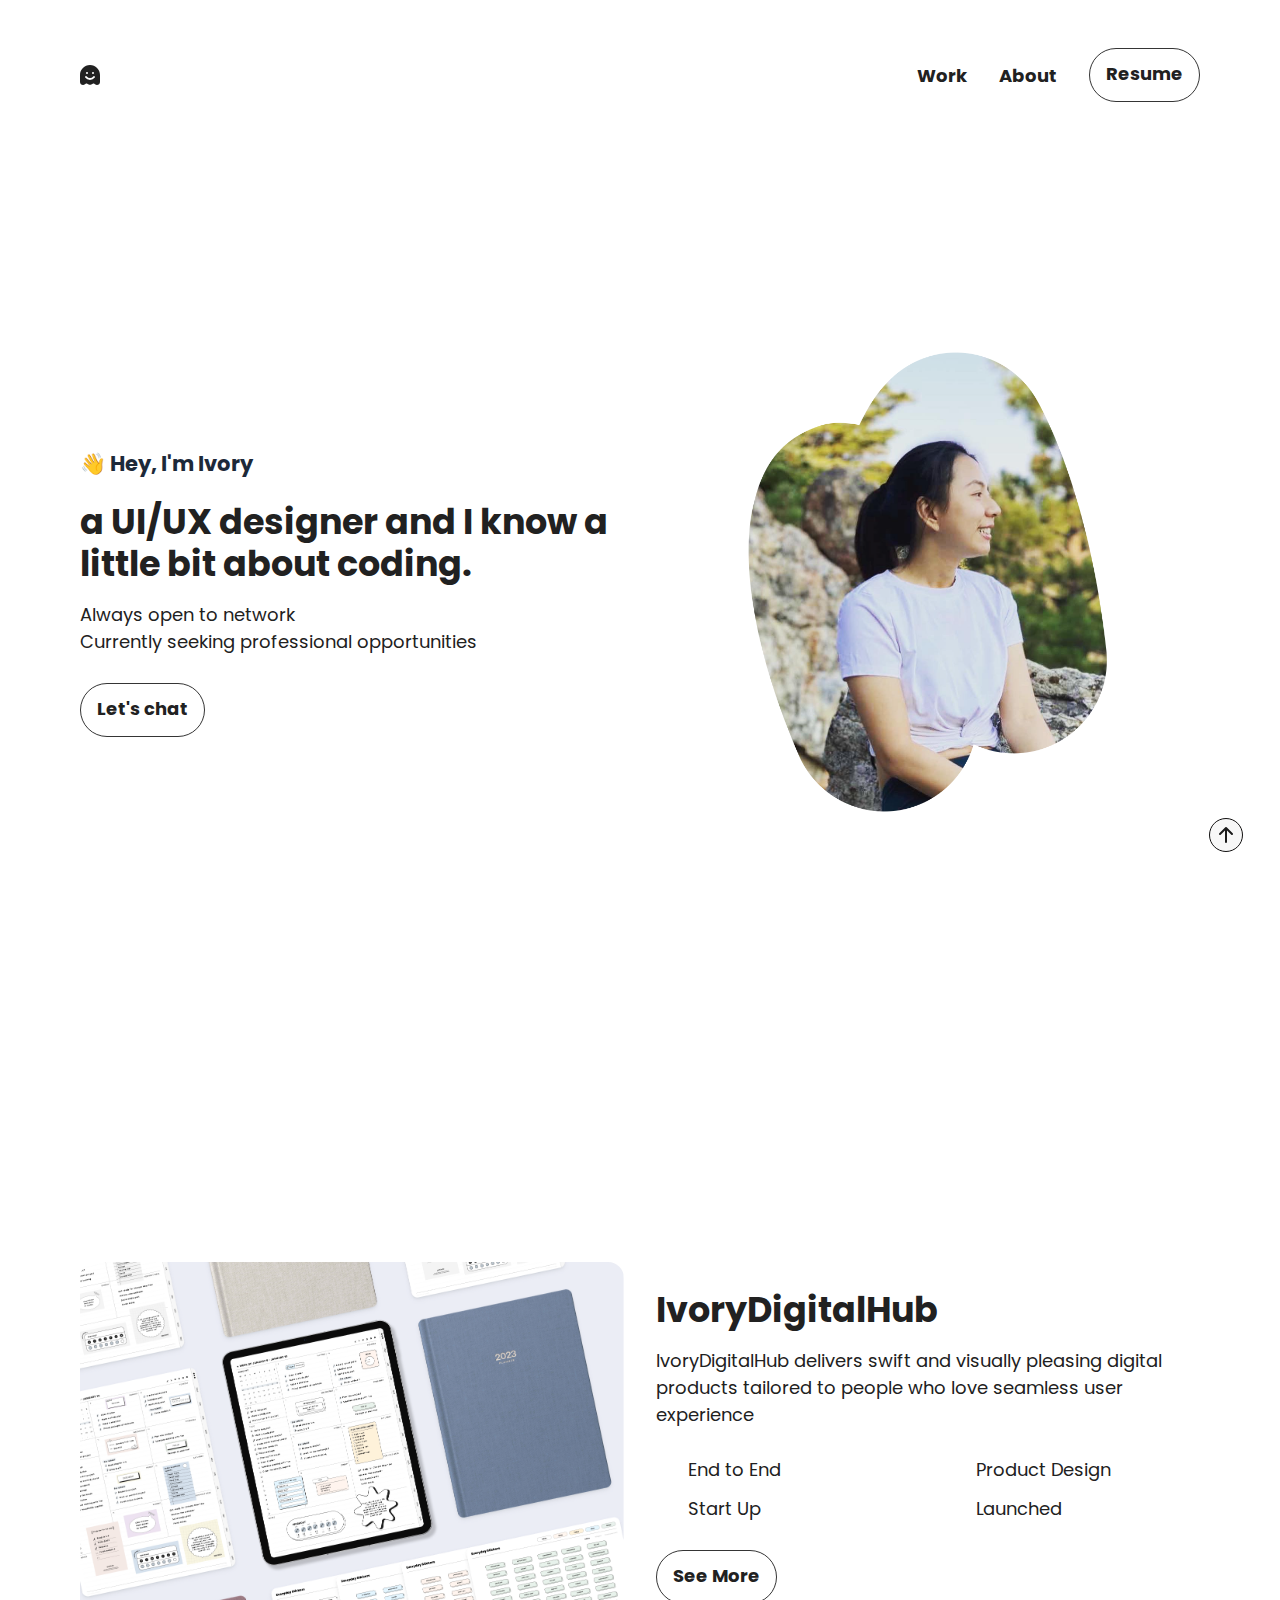
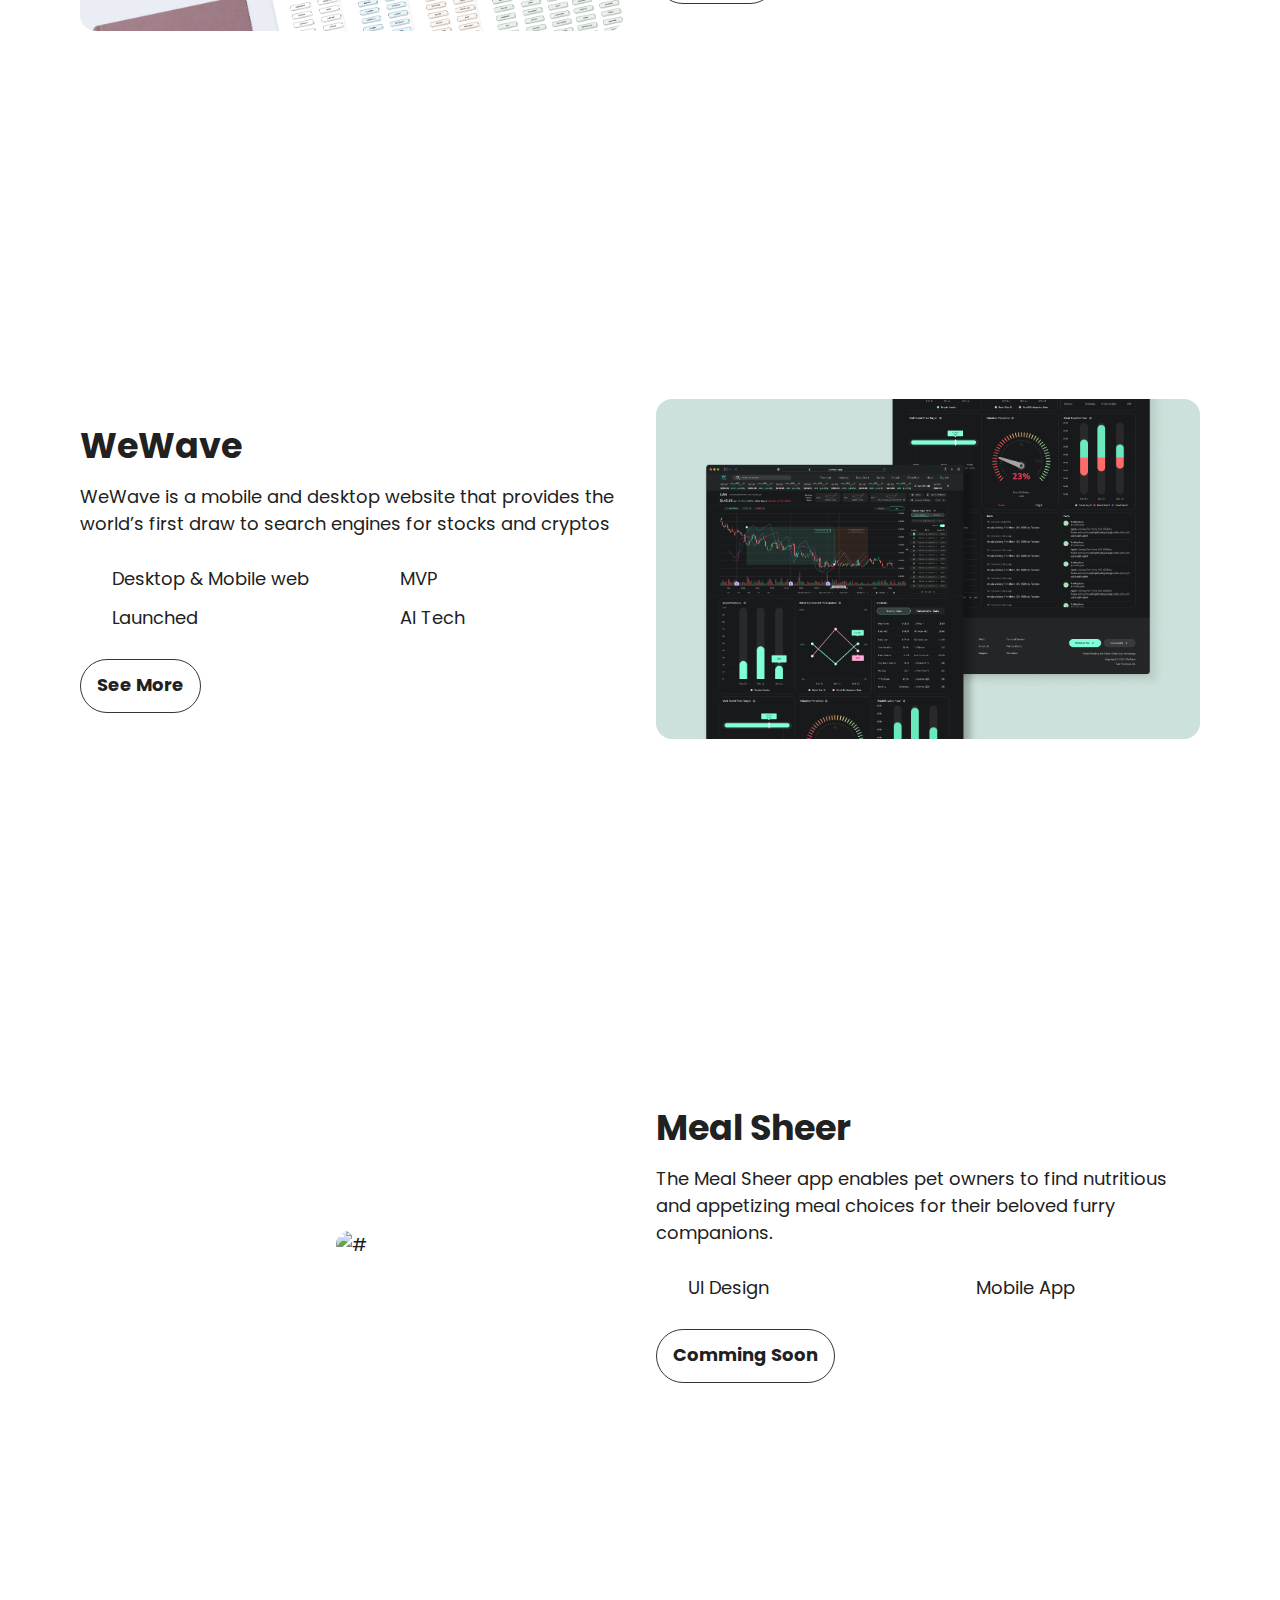
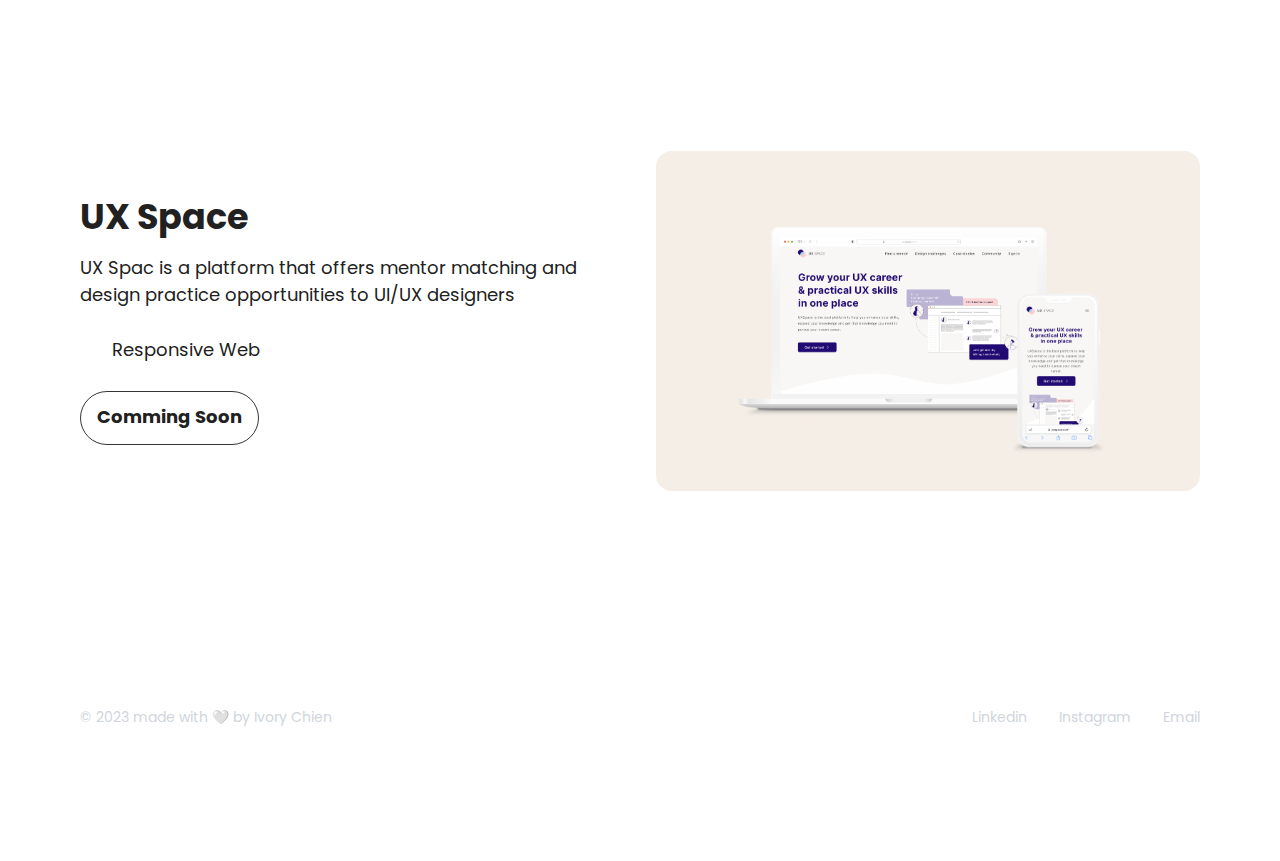
==== index.html @ 55aeaf69 "Initial commit" ====
<!DOCTYPE html>
<html lang="en">
  <head>
    <!-- META -->
    <meta charset="UTF-8">
    <meta name="viewport" content="width=device-width, initial-scale=1">
    <meta name="uisual" content="Made with Uisual (uisual.com)">
    <meta name="author" content="#">
    <meta name="description" content="#">
    <meta name="referrer" content="unsafe-url">
    <meta name="robots" content="index, follow">
    <!-- SPEED -->
    <link rel="preconnect" href="https://res.cloudinary.com">
    <link rel="dns-prefetch" href="https://res.cloudinary.com">
    <link rel="preconnect" href="https://fonts.googleapis.com">
    <link rel="dns-prefetch" href="https://fonts.googleapis.com">
    <link rel="preconnect" href="https://fonts.gstatic.com">
    <link rel="dns-prefetch" href="https://fonts.gstatic.com">
    <!-- LINK -->
    <link rel="me" href="#">
    <link rel="canonical" href="#">
    <link rel="icon" type="image/png" href="#" sizes="48x48">
    <!-- PERFORMANCE -->
    <link rel="preconnect" href="https://fonts.googleapis.com">
<link rel="preconnect" href="https://fonts.gstatic.com" crossorigin>
<link href="https://fonts.googleapis.com/css2?family=Cabin:ital,wght@0,400;0,500;0,600;0,700;1,400;1,500;1,600;1,700&family=Poppins:ital,wght@0,300;0,400;0,500;0,600;0,700;0,900;1,300;1,400;1,500;1,600;1,700&display=swap" rel="stylesheet">
    <link rel="preload" as="style" href="style.css">
    <link rel="stylesheet" href="style.css">
    <!-- TITLE -->
    <title>Ivory Chien - UI/UX designer</title>
    <link rel="icon" href="image/logo.svg">
  </head>
  <body>
    <header role="banner" class="ui-section-header">
      <div class="ui-layout-container">
        <div class="ui-section-header__layout ui-layout-flex">
          <!-- LOGO -->
          <a href="index.html" role="link" aria-label="#" class="ui-section-header--logo">

          <svg width="20" height="21" fill="none" xmlns="http://www.w3.org/2000/svg"><path fill-rule="evenodd" clip-rule="evenodd" d="M10 0C4.477 0 0 4.477 0 10v7.01c0 2.597 3.076 3.967 5.007 2.23l.649-.585a1 1 0 0 1 1.116-.151l1.886.943a3 3 0 0 0 2.684 0l1.886-.943a1 1 0 0 1 1.116.151l.65.584c1.93 1.738 5.006.368 5.006-2.23V10c0-5.523-4.477-10-10-10ZM6.8 11.4a1 1 0 1 0-1.6 1.2A5.992 5.992 0 0 0 10 15a5.992 5.992 0 0 0 4.8-2.4 1 1 0 0 0-1.599-1.2 3.993 3.993 0 0 1-3.2 1.6A3.992 3.992 0 0 1 6.8 11.4ZM7 7a1 1 0 0 1 1 1v.011a1 1 0 1 1-2 0V8a1 1 0 0 1 1-1Zm7 1a1 1 0 1 0-2 0v.011a1 1 0 1 0 2 0V8Z" fill="#212121"/></svg>
          </a>
          <!-- HAMBURGER -->
          <input type="checkbox" id="ui-section-header--menu-id">
          <label for="ui-section-header--menu-id" class="ui-section-header--menu-icon"></label>
          <!-- MENU -->
          <nav role="navigation" class="ui-section-header--nav ui-layout-flex">
            <a href="#work" role="link" aria-label="#" class="ui-section-header--nav-link">Work</a>
            <a href="about.html" role="link" aria-label="#" class="ui-section-header--nav-link">About</a>
            <a href="image/Resume_Ivory.pdf" role="link" aria-label="#" class="ui-component-button ui-component-button-normal ui-component-button-primary">Resume</a>
          </nav>
        </div>
      </div>
    </header>
    <main role="main">
      <section id="hero">
      <section class="ui-section-hero">
        <div class="ui-layout-container">
          <div class="ui-section-hero__layout ui-layout-grid ui-layout-grid-2">
            <!-- COPYWRITING -->
            <div>
              <h3>👋 Hey, I'm Ivory</h3>
              
              <h2>a UI/UX designer and I know a little bit about coding.</h2>
              <p>Always open to network
                <br>Currently seeking professional opportunities</p>
              <!-- CTA -->
              <div class="ui-component-cta ui-layout-flex">
                <a href="mailto:ishengcchien@gmail.com" role="link" aria-label="#" class="ui-component-button ui-component-button-normal ui-component-button-primary">Let's chat</a>
  
              </div>
            </div>
            <!-- IMAGE -->
            <img src="image/home.PNG" loading="lazy" alt="#" class="ui-image-full"-->
          </div>
        </div>
      </section>
    </section>
      <section id="work">
          <section class="ui-section-feature">
        <div class="ui-layout-container">
          <div class="ui-section-feature__layout ui-layout-grid ui-layout-grid-2">
            <!-- IMAGE -->
            <img src="./image/ivorycover.png" alt="#" class="ui-image-full">
            <!-- FEATURE -->
            <div>
              <h2>IvoryDigitalHub</h2>
              <p>IvoryDigitalHub delivers swift and visually pleasing digital products tailored to people who love seamless user experience</p>
              <ul class="ui-component-list ui-component-list-feature ui-layout-grid">
                <li class="ui-component-list--item ui-component-list--item-check">End to End</li>
                <li class="ui-component-list--item ui-component-list--item-check">Product Design</li>
                <li class="ui-component-list--item ui-component-list--item-check">Start Up</li>
                <li class="ui-component-list--item ui-component-list--item-check">Launched</li>
               
              </ul>
              <a href="ivorydigitalhub.html" role="link" aria-label="#" class="ui-component-button ui-component-button-normal ui-component-button-primary">See More</a>
            </div>
          </div>
        
        </div>
      </section>
      <section class="ui-section-feature">
        <div class="ui-layout-container">
        
          <div class="ui-section-feature__layout ui-layout-grid ui-layout-grid-2">
            <!-- FEATURE -->
            <div>
              <h2>WeWave</h2>
              <p>WeWave is a mobile and desktop website that provides the world’s first draw to search engines for stocks and cryptos</p>
              <ul class="ui-component-list ui-component-list-feature ui-layout-grid">
                <li class="ui-component-list--item ui-component-list--item-check">Desktop & Mobile web</li>
                <li class="ui-component-list--item ui-component-list--item-check">MVP</li>
                <li class="ui-component-list--item ui-component-list--item-check">Launched</li>
                <li class="ui-component-list--item ui-component-list--item-check">AI Tech</li>
                
              </ul>
              <a href="wewave.html" role="link" aria-label="#" class="ui-component-button ui-component-button-normal ui-component-button-primary">See More</a>
            </div>
            <!-- IMAGE -->
            <img src="./image/wewavecover.png" alt="#" class="ui-image-full">
          </div>
        </div>
      </section>
      <section class="ui-section-feature">
        <div class="ui-layout-container">
          <div class="ui-section-feature__layout ui-layout-grid ui-layout-grid-2">
            <!-- IMAGE -->
            <img src="./image/mealsheercover.png" alt="#" class="ui-image-full">
            <!-- FEATURE -->
            <div>
              <h2>Meal Sheer</h2>
              <p>The Meal Sheer app enables pet owners to find nutritious and appetizing meal choices for their beloved furry companions.</p>
              <ul class="ui-component-list ui-component-list-feature ui-layout-grid">
                <li class="ui-component-list--item ui-component-list--item-check">UI Design</li>
                <li class="ui-component-list--item ui-component-list--item-check">Mobile App</li>
         
              </ul>
              <a href="#" role="link" aria-label="#" class="ui-component-button ui-component-button-normal ui-component-button-primary">Comming Soon</a>
            </div>
          </div>
        
        </div>
      </section>
      <section class="ui-section-feature">
        <div class="ui-layout-container">
        
          <div class="ui-section-feature__layout ui-layout-grid ui-layout-grid-2">
            <!-- FEATURE -->
            <div>
              <h2>UX Space</h2>
              <p>UX Spac is a platform that offers mentor matching and design practice opportunities to UI/UX designers</p>
              <ul class="ui-component-list ui-component-list-feature ui-layout-grid">
                <li class="ui-component-list--item ui-component-list--item-check">Responsive Web</li>
              
              </ul>
              <a href="#" role="link" aria-label="#" class="ui-component-button ui-component-button-normal ui-component-button-primary">Comming Soon</a>
            </div>
            <!-- IMAGE -->
            <img src="./image/uxspacecover.png" alt="#" class="ui-image-full">
          </div>
        </div>
      </section>
    </section>
    <div class="container-top">
      <a href="#hero" class="top"><svg xmlns="http://www.w3.org/2000/svg" width="34" height="" fill="currentColor" class="bi bi-arrow-up-short" viewBox="0 0 16 16"> <path fill-rule="evenodd" d="M8 12a.5.5 0 0 0 .5-.5V5.707l2.146 2.147a.5.5 0 0 0 .708-.708l-3-3a.5.5 0 0 0-.708 0l-3 3a.5.5 0 1 0 .708.708L7.5 5.707V11.5a.5.5 0 0 0 .5.5z"/> </svg></a>
      
  </div>
    </main>

    
  
    
    <footer role="contentinfo" class="ui-section-footer">
      <div class="ui-layout-container">
        <div class="ui-section-footer__layout ui-layout-flex">
          <!-- COPYRIGHT -->
          <p class="ui-section-footer--copyright ui-text-note"><small>&copy; 2023 made with  🤍  by Ivory Chien</small></p>
          <!-- MENU -->
          <a href="https://www.linkedin.com/in/ivory-chien/" role="link" aria-label="#" class="ui-text-note"><small>Linkedin</small></a>
          <a href="https://www.instagram.com/ivorydigitalhub/" role="link" aria-label="#" class="ui-text-note"><small>Instagram</small></a>
          <a href="mailto:ishengcchien@gmail.com" role="link" aria-label="#" class="ui-text-note"><small>Email</small></a>
        </div>
      
      </div>
    
    </footer>
    <!--custom js link-->
    <script type="text/javascript" src="js/script.js"></script>
  </body>
</html>
---- style.css ----
/*--------------------------------------------------------------
TABLE OF CONTENT
----------------------------------------------------------------
1.0 VARIABLE
|  1.1 COLOR
|  1.2 TYPOGRAPHY
|  1.3 LAYOUT
2.0 FOUNDATION
3.0 TYPOGRAPHY
4.0 IMAGE
5.0 LAYOUT
6.0 COMPONENT
|  6.1 CTA
|  6.2 BUTTON
|  6.3 TOGGLE
|  6.4 CARD
|  6.5 LIST
7.0 SECTION
|  7.1 HEADER
|  7.2 HERO
|  7.3 CUSTOMER
|  7.4 FEATURE
|  7.5 PRICING
|  7.6 TESTIMONIAL
|  7.7 CLOSE
|  7.8 FOOTER
8.0 MEDIA
|  8.1 768PX
|  8.2 1024PX
|  8.3 1200PX
--------------------------------------------------------------*/

/*--------------------------------------------------------------
1.0 VARIABLE
--------------------------------------------------------------*/

:root {


  /*------------------------------------------------------------
  |
  | 1.1 COLOR
  |
  ------------------------------------------------------------*/

  --ui-color-brand: #353535;
   

  /* COLOR PALETTE */

  --ui-color-n-000: #fff;
  --ui-color-n-050: #f5f5f5;
  --ui-color-n-100: #ebebeb;
  --ui-color-n-300: #D0D5DD;
  --ui-color-n-400: #98A2B3;
  --ui-color-n-500: #667085;
  --ui-color-n-600: #475467;
  --ui-color-n-700: #344054;
  --ui-color-n-800: #1D2939;
  --ui-color-n-900: #212121;

  /* BACKGROUND COLOR */
  
  --ui-color-background-primary  : var(--ui-color-n-000);
  --ui-color-background-secondary: var(--ui-color-n-050);
  --ui-color-background-tertiary : var(--ui-color-n-100);

  /* BORDER COLOR */

  --ui-color-border: var(--ui-color-n-100);

  /* TYPOGRAPHY COLOR */

  --ui-color-typography-heading: var(--ui-color-n-900);
  --ui-color-typography-body   : var(--ui-color-n-900);
  --ui-color-typography-note   : var(--ui-color-n-300);
  --ui-color-typography-button : var(--ui-color-n-000);

  /*------------------------------------------------------------
  |
  | 1.2 TYPOGRAPHY
  |
  ------------------------------------------------------------*/

  --ui-typography-typeface: "Poppins", sans-serif;

  /* FONT SIZE */

  --ui-typography-h1: 1.9375rem;
  --ui-typography-h2: 1.5625rem;
  --ui-typography-h3: 1.25rem;
  --ui-typography-p : 1rem;
  --ui-typography-s : .8125rem;

  /* LEADING */

  --ui-typography-h1-leading: 1.2;
  --ui-typography-h2-leading: 1.2;
  --ui-typography-p-leading : 1.5;

  /* MARGIN */

  --ui-typography-margin-heading: .75rem;
  --ui-typography-margin-body   : 1.125rem;

  /*------------------------------------------------------------
  |
  | 1.3 LAYOUT
  |
  ------------------------------------------------------------*/
  
  --ui-layout-container: 1.25rem;
  --ui-layout-container-section: 1.25rem;
  --ui-layout-grid     : 3.625rem;
  --ui-layout-gutter   : 1rem;

  /* GAP */
  
  --ui-gap-header     : 1rem;
  --ui-gap-cta        : .75rem;
  --ui-gap-hero       : 2rem;
  --ui-gap-customer   : 2rem;
  --ui-gap-feature    : 2rem;
  --ui-gap-card       : 1.25rem;
  --ui-gap-pricing    : 2rem;
  --ui-gap-testimonial: 3rem;

  /* BORDER RADIUS */
  
  --ui-radius-avatar: 5rem;
  --ui-radius-button: 5rem;
  --ui-radius-card  : .5rem;

}

/*--------------------------------------------------------------
2.0 FOUNDATION
--------------------------------------------------------------*/

html { box-sizing: border-box; 
  scroll-behavior: smooth;}

*,
*:before,
*:after { box-sizing: inherit; }

body {
  display: grid;
  background-color: var(--ui-color-background-primary);
  color: var(--ui-color-typography-body);
  font-family: var(--ui-typography-typeface);
  font-feature-settings: "liga", "kern";
  font-size: var(--ui-typography-p);
  font-weight: 400;
  line-height: var(--ui-typography-p-leading);
  margin: 0 auto;
  text-rendering: optimizeLegibility;
  -webkit-font-smoothing: antialiased;
}

/*--------------------------------------------------------------
3.0 TYPOGRAPHY
--------------------------------------------------------------*/

a {
  color: var(--ui-color-brand);
  text-decoration-color: var(--ui-color-typography-note);
}

h1,
h2,
p,
ul { margin-top: 0; }

h1,
h2 {
  color: var(--ui-color-typography-heading);
  margin-bottom: var(--ui-typography-margin-heading);
}

h1 {
  font-size: var(--ui-typography-h1);
  line-height: var(--ui-typography-h1-leading);
}

h2 {
  font-size: var(--ui-typography-h2);
  line-height: var(--ui-typography-h2-leading);
  color: var(--ui-color-900);
}

h3{
  color: var(--ui-color-n-800);
}

p,
ul { margin-bottom: var(--ui-typography-margin-body); }

p:last-child,
ul:last-child { margin-bottom: 0; }

ul { padding-left: 0; }

strong { font-weight: 700; }

small { font-size: var(--ui-typography-s); }

.ui-text-note {
  color: var(--ui-color-typography-note);
  line-height: 1;
  text-decoration: none;
}

.ui-text-note:hover{
  color: var(--ui-color-n-900);
  cursor:url("data:image/svg+xml;utf8,<svg xmlns='http://www.w3.org/2000/svg'  width='40' height='48' viewport='0 0 100 100' style='fill:black;font-size:24px;'><text y='50%'>👀</text></svg>") 16 0,auto; /*!emojicursor.app*/
}
/*--------------------------------------------------------------
4.0 IMAGE
--------------------------------------------------------------*/

img,
svg {
  display: block;
  height: auto;
  margin: 0 auto;
  max-width: 100%;
  
}


/*--------------------------------------------------------------
5.0 LAYOUT
--------------------------------------------------------------*/

.ui-layout-container {
  padding-left: var(--ui-layout-container);
  padding-right: var(--ui-layout-container);
  
}

.columns-container{
  padding-bottom: 1.5rem;
}
.ui-layout-container-section{
  padding-left: var(--ui-layout-container);
  padding-right: var(--ui-layout-container);
  padding-bottom: 5rem;
 
}
.ui-layout-flex,
.ui-layout-grid {
  align-items: center;
  justify-content: center;
}

.ui-layout-flex { display: flex; }

.ui-layout-grid { display: grid; }

/*--------------------------------------------------------------
6.0 COMPONENT
--------------------------------------------------------------*/

/*--------------------------------------------------------------
|
| 6.1 CTA
|
--------------------------------------------------------------*/

.ui-component-cta {
  flex-direction: column;
  row-gap: var(--ui-gap-cta);
}

/*--------------------------------------------------------------
|
| 6.2 BUTTON
|
--------------------------------------------------------------*/

.ui-component-button {
  border: .0625rem solid var(--ui-color-brand);
  border-radius: var(--ui-radius-button);
  display: block;
  font-weight: 700;
  line-height: 1;
  text-align: center;
  text-decoration: none;
}
.ui-component-button:hover{
  border-radius: var(--ui-radius-button);
  background-color: #EBEDF5;
  box-shadow: 5px 5px 0px rgba(26, 26, 26, 1);
  cursor:url("data:image/svg+xml;utf8,<svg xmlns='http://www.w3.org/2000/svg'  width='40' height='48' viewport='0 0 100 100' style='fill:black;font-size:24px;'><text y='50%'>👀</text></svg>") 16 0,auto; /*!emojicursor.app*/
}


.ui-component-button-primary {
  background-color: var(--ui-color-n-000);
  color: var(--ui-color-typography-body);
}

.ui-component-button-secondary {
  background-color: var(--ui-color-n-000);
  color: var(--ui-color-brand);
}

.ui-component-button-big,
.ui-component-button-normal { padding: .75rem 1rem .875rem; }

.ui-component-button-big { width: 100%; }

.ui-component-button-normal { width: fit-content; }

/*--------------------------------------------------------------
|
| 6.3 TOGGLE
|
--------------------------------------------------------------*/

input[name="toggle"] { display: none; }

.ui-component-toggle {
  background-color: var(--ui-color-background-tertiary);
  border-radius: var(--ui-radius-button);
  color: var(--ui-color-typography-note);
  font-size: var(--ui-typography-s);
  font-weight: 700;
  line-height: 1;
  margin: var(--ui-gap-pricing) auto .5rem;
  padding: .25rem;
  width: max-content;
}

.ui-component-toggle--label {
  border-radius: var(--ui-radius-button);
  cursor: pointer;
  padding: .5rem .625rem;
}

#ui-component-toggle__monthly:checked ~
div label[for=ui-component-toggle__monthly],
#ui-component-toggle__yearly:checked ~
div label[for=ui-component-toggle__yearly] {
  background-color: var(--ui-color-background-primary);
  color: var(--ui-color-typography-body);
}

/*--------------------------------------------------------------
|
| 6.4 CARD
|
--------------------------------------------------------------*/

.ui-component-card {
  border: .0625rem solid var(--ui-color-border);
  border-radius: var(--ui-radius-card);
  overflow: hidden;
  width: 100%;
}

/*--------------------------------------------------------------
|
| 6.5 LIST
|
--------------------------------------------------------------*/

.ui-component-list {
  grid-template-columns: 1fr;
  row-gap: .75rem;
}

.ui-component-list--item {
  background-position: left center;
  background-repeat: no-repeat;
  background-size: 1.125rem;
  list-style: none;
  padding-left: 1.875rem;
}

.ui-component-list--item-check {
  background-image: url(https://res.cloudinary.com/uisual/image/upload/assets/icons/check.svg);
}

.ui-component-list--item-cross {
  background-image: url(https://res.cloudinary.com/uisual/image/upload/assets/icons/cross.svg);
}

/*--------------------------------------------------------------
7.0 SECTION
--------------------------------------------------------------*/

/*--------------------------------------------------------------
|
| 7.1 HEADER
|
--------------------------------------------------------------*/


.ui-section-header {
  padding-bottom: 1.25rem;
  padding-top: 1.25rem;
}


.ui-section-header__layout { justify-content: space-between; }

/* LOGO */

.ui-section-header--logo { z-index: 1; }

/* HAMBURGER */

#ui-section-header--menu-id { display: none; }

.ui-section-header--menu-icon {
  cursor: pointer;
  display: block;
  height: 1.125rem;
  padding-bottom: .25rem;
  padding-top: .25rem;
  position: relative;
  width: 1.125rem;
  z-index: 1;
}

.ui-section-header--menu-icon::before,
.ui-section-header--menu-icon::after {
  background: var(--ui-color-brand);
  content: "";
  height: .125rem;
  left: 0;
  position: absolute;
  transition: all 250ms cubic-bezier(.785, .135, .15, .86);
  width: 1.125rem;
}

.ui-section-header--menu-icon::before { top: .3125rem; }

.ui-section-header--menu-icon::after { top: .6875rem; }

#ui-section-header--menu-id:checked ~
.ui-section-header--menu-icon::before {
  transform: translateY(3px) rotate(135deg);
}

#ui-section-header--menu-id:checked ~
.ui-section-header--menu-icon::after {
  transform: translateY(-3px) rotate(45deg);
}

/* MENU */

.ui-section-header--nav {
  background-color: var(--ui-color-background-primary);
  box-shadow: 0 .5rem 1rem rgba(0,0,0,.05);
  flex-direction: column;
  gap: var(--ui-gap-header);
  left: 0;
  opacity: 0;
  padding: 7.375rem var(--ui-layout-container) 5rem;
  position: absolute;
  right: 0;
  top: -1rem;
  transition: all 250ms cubic-bezier(.785, .135, .15, .86);
  visibility: hidden;
}

#ui-section-header--menu-id:checked ~
.ui-section-header--nav {
  opacity: 1;
  top: 0;
  visibility: visible;
}

.ui-section-header--nav-link {
  font-size: var(--ui-typography-h3);
  font-weight: 700;
  padding: .5rem;
  text-decoration: none;
  color: var(--ui-color-n-900);
}

.ui-section-header--nav-link:hover{
  
  cursor:url("data:image/svg+xml;utf8,<svg xmlns='http://www.w3.org/2000/svg'  width='40' height='48' viewport='0 0 100 100' style='fill:black;font-size:24px;'><text y='50%'>👀</text></svg>") 16 0,auto; /*!emojicursor.app*/
}

/*--------------------------------------------------------------
|
| 7.2 HERO
|
--------------------------------------------------------------*/

.ui-section-hero {
  padding-bottom: 5rem;
  padding-top: 5rem;
  text-align: center;
}

.ui-section-hero__layout { row-gap: var(--ui-gap-hero); }

/*--------------------------------------------------------------
|
| 7.3 CUSTOMER
|
--------------------------------------------------------------*/

.ui-section-customer__layout {
  flex-direction: column;
  row-gap: var(--ui-gap-customer);
}

.ui-section-customer--logo {
  height: 1.5rem;
  width: auto;
}

.ui-section-customer--logo-str { height: 1.75rem; }
  
.ui-section-customer--logo-bhn { height: 1.375rem; }

/*--------------------------------------------------------------
|
| 7.4 FEATURE
|
--------------------------------------------------------------*/

.ui-section-feature {
  padding-bottom: 3.5rem;
  padding-top: 3.5rem;
}

.ui-section-feature__layout { row-gap: var(--ui-gap-feature); }

.ui-section-feature__layout:first-of-type div {
  grid-row-start: 1;
}

.ui-section-feature__layout:last-of-type { margin-top: 5rem; }

/*--------------------------------------------------------------
|
| 7.5 PRICING
|
--------------------------------------------------------------*/

.ui-section-pricing {
  background-color: var(--ui-color-background-secondary);
  padding-bottom: 5rem;
  padding-top: 5rem;
  text-align: center;
}

.ui-section-pricing__layout {
  justify-content: initial;
  margin-bottom: var(--ui-gap-pricing);
  margin-top: var(--ui-gap-pricing);
  row-gap: var(--ui-gap-card);
}

/* CARD */

.ui-component-card--pricing {
  background-color: var(--ui-color-background-primary);
  padding: 1.5rem 1.5rem 1.75rem;
  text-align: left;
}

.ui-component-card--pricing-price {
  line-height: 1;
  margin-bottom: 1.25rem;
  margin-top: 1.25rem;
}

.ui-component-card--pricing-amount {
  font-size: var(--ui-typography-h1);
  font-weight: 700;
}

/* AMOUNT */

.ui-component-card--pricing-amount-1::before { content: "$5"; }

#ui-component-toggle__yearly:checked ~ div
.ui-component-card--pricing-amount-1::before { content: "$3"; }

.ui-component-card--pricing-amount-2::before { content: "$15"; }

#ui-component-toggle__yearly:checked ~ div
.ui-component-card--pricing-amount-2::before { content: "$13"; }

.ui-component-card--pricing-amount-3::before { content: "$25"; }

#ui-component-toggle__yearly:checked ~ div
.ui-component-card--pricing-amount-3::before { content: "$23"; }

/* LIST */

.ui-component-list--pricing {
  margin-bottom: 1.5rem;
  margin-top: 1.25rem;
}

/*--------------------------------------------------------------
|
| 7.6 TESTIMONIAL
|
--------------------------------------------------------------*/

.ui-section-testimonial {
  padding-bottom: 5rem;
  padding-top: 5rem;
  text-align: center;
}

.ui-section-testimonial__layout {
  row-gap: var(--ui-gap-testimonial);
}

.ui-section-testimonial--avatar {
  border-radius: var(--ui-radius-avatar);
  height: 5rem;
  width: 5rem;
}

.ui-section-testimonial--quote {
  margin-bottom: 1rem;
  margin-top: 1rem;
}

.ui-section-testimonial--author { line-height: 1.25; }

/*--------------------------------------------------------------
|
| 7.7 CLOSE
|
--------------------------------------------------------------*/

.ui-section-close {
  background-color: var(--ui-color-background-secondary);
  padding-bottom: 5rem;
  padding-top: 5rem;
  text-align: center;
}

/*--------------------------------------------------------------
|
| 7.8 FOOTER
|
--------------------------------------------------------------*/

.ui-section-footer {
  padding-bottom: 1.25rem;
  padding-top: 1.25rem;
}

.ui-section-footer__layout {
  column-gap: var(--ui-layout-gutter);
}

.ui-section-footer--copyright {
  margin-bottom: 0;
  margin-right: auto;
}

/*--------------------------------------------------------------
8.0 MEDIA
--------------------------------------------------------------*/

/*--------------------------------------------------------------
|
| 8.1 768PX
|
--------------------------------------------------------------*/

@media screen and (min-width: 48rem) {
  
  /*------------------------------------------------------------
  VARIABLE
  ------------------------------------------------------------*/
  .fourcolumn{
    float:left;
    width: 25%;
    
  }
    /* Stops the float property from affecting content after the columns */
    .fourcolumns:after {
      content: "";
      display: table;
      clear: both;
      
    }

  :root {

    

    /*----------------------------------------------------------
    |
    | TYPOGRAPHY
    |
    ----------------------------------------------------------*/

    /* FONT SIZE */

    --ui-typography-h1: 2.1875rem;
    --ui-typography-h2: 1.75rem;
    --ui-typography-p : 1.125rem;
    --ui-typography-s : .875rem;

    /* MARGIN */

    --ui-typography-margin-body: 1.25rem;

    /*----------------------------------------------------------
    |
    | LAYOUT
    |
    ----------------------------------------------------------*/

    --ui-layout-container: 4.25rem;
    --ui-layout-container-section:4.25rem;
    --ui-layout-gutter   : 1.5rem;

    /* GAP */

    --ui-gap-header: 1.5rem;
    --ui-gap-card  : 1.5rem;

  }

  /*------------------------------------------------------------
  IMAGE
  ------------------------------------------------------------*/


  .ui-image-full{
    border-radius: 16px;
  }
  .ui-image-half-left {
    border-radius: 16px;
    padding-right: var(--ui-layout-gutter);
  
  }

  .ui-image-half-right {
    border-radius: 16px;
    padding-left: var(--ui-layout-gutter);
  }

  /*------------------------------------------------------------
  LAYOUT
  ------------------------------------------------------------*/

  .ui-layout-container, .ui-layout-container-section,
  .ui-layout-column-center {
    margin-left: auto;
    margin-right: auto;
    padding-bottom: 5.5rem;
  }

  .ui-layout-grid-2,
  .ui-layout-grid-3 {
    column-gap: var(--ui-layout-gutter);
    grid-template-columns: repeat(2, 1fr);
    justify-items: center;
  }

  .ui-layout-grid-3 div:nth-of-type(3) {
    left: calc(50% + (var(--ui-layout-gutter) / 2));
    position: relative;
  }

  .ui-layout-column-4 {
    width: calc((var(--ui-layout-grid) * 4) +
           (var(--ui-layout-gutter) * 3));
  }

  /*------------------------------------------------------------
  COMPONENT
  ------------------------------------------------------------*/

  /*------------------------------------------------------------
  |
  | LIST
  |
  ------------------------------------------------------------*/

  .ui-component-list--item {
    background-size: 1.25rem;
    padding-left: 2rem;
  }

  /*------------------------------------------------------------
  SECTION
  ------------------------------------------------------------*/

  /*------------------------------------------------------------
  |
  | HEADER
  |
  ------------------------------------------------------------*/

  .ui-section-header {
    padding-bottom: 0;
    padding-top: 2rem;
  }

  /* ICON */

  .ui-section-header--menu-icon { display: none; }

  /* NAV */

  .ui-section-header--nav {
    background-color: transparent;
    box-shadow: none;
    flex-direction: row;
    opacity: 1;
    padding: 0;
    position: static;
    visibility: visible;
  }
  
  .ui-section-header--nav-link {
    font-size: var(--ui-typography-p);
    padding: 0;
  }

  /*------------------------------------------------------------
  |
  | HERO
  |
  ------------------------------------------------------------*/

  .ui-section-hero { text-align: left; }

  .ui-section-hero .ui-component-cta { align-items: start; }

  /*------------------------------------------------------------
  |
  | CUSTOMER
  |
  ------------------------------------------------------------*/

  .ui-section-customer__layout {
    column-gap: var(--ui-gap-customer);
    flex-direction: row;
  }
  
  .ui-section-customer--logo {
    margin-left: 0;
    margin-right: 0;
  }

  /*------------------------------------------------------------
  |
  | FEATURE
  |
  ------------------------------------------------------------*/

  .ui-section-feature__layout:first-of-type div {
    grid-row-start: initial;
  }

  /*------------------------------------------------------------
  |
  | PRICING
  |
  ------------------------------------------------------------*/

  .ui-component-card--pricing { padding: 2rem 2rem 2.25rem; }

  /*------------------------------------------------------------
  |
  | FOOTER
  |
  ------------------------------------------------------------*/

  .ui-section-footer {
    padding-bottom: 2rem;
    padding-top: 2rem;
  }
  
}

/*--------------------------------------------------------------
|
| 8.2 1024PX
|
--------------------------------------------------------------*/

@media screen and (min-width: 64rem) {

  /*------------------------------------------------------------
  VARIABLE
  ------------------------------------------------------------*/

  :root {

    /*----------------------------------------------------------
    |
    | LAYOUT
    |
    ----------------------------------------------------------*/

    --ui-layout-container: 0;
  
  }

  /*------------------------------------------------------------
  LAYOUT
  ------------------------------------------------------------*/
  
  .ui-layout-container { width: 60rem; }

  .ui-layout-container-section { width: 60rem; } 

  .ui-layout-grid-3 { grid-template-columns: repeat(3, 1fr); }

  .ui-layout-grid-3 div:nth-of-type(3) { position: static; }

  /*------------------------------------------------------------
  SECTION
  ------------------------------------------------------------*/

  /*------------------------------------------------------------
  |
  | HERO
  |
  ------------------------------------------------------------*/

  .ui-section-hero .ui-component-cta {
    align-items: center;
    column-gap: var(--ui-gap-cta);
    flex-direction: row;
    justify-content: start;
  }

}

/*--------------------------------------------------------------
|
| 8.3 1200PX
|
--------------------------------------------------------------*/

@media screen and (min-width: 75rem) {

  /*------------------------------------------------------------
  VARIABLE
  ------------------------------------------------------------*/

  :root {

    /*----------------------------------------------------------
    |
    | TYPOGRAPHY
    |
    ----------------------------------------------------------*/

    /* FONT SIZE */

    --ui-typography-h1: 2.75rem;
    --ui-typography-h2: 2.1875rem;
    --ui-typography-h4: 1.4375rem;

    /* MARGIN */

    --ui-typography-margin-heading: 1rem;
    --ui-typography-margin-body   : 1.75rem;

    /*----------------------------------------------------------
    |
    | LAYOUT
    |
    ----------------------------------------------------------*/

    --ui-layout-grid  : 4rem;
    --ui-layout-gutter: 2rem;

    /* GAP */

    --ui-gap-header  : 2rem;
    --ui-gap-customer: 4rem;
    --ui-gap-card    : 2rem;
    --ui-gap-pricing : 3rem;
    
  }

  /*------------------------------------------------------------
  TYPOGRAPHY
  ------------------------------------------------------------*/

  .ui-text-intro { font-size: var(--ui-typography-h4); }

  /*------------------------------------------------------------
  LAYOUT
  ------------------------------------------------------------*/
  
  .ui-layout-container { width: 70rem; }
  .ui-layout-container-section { width: 70rem; }

  /*------------------------------------------------------------
  COMPONENT
  ------------------------------------------------------------*/

  /*------------------------------------------------------------
  |
  | BUTTON
  |
  ------------------------------------------------------------*/

  .ui-component-button-big,
  .ui-component-button-normal {
    padding-bottom: 1.125rem;
    padding-top: 1rem;
  }

  /*------------------------------------------------------------
  SECTION
  ------------------------------------------------------------*/

  /*------------------------------------------------------------
  |
  | HEADER
  |
  ------------------------------------------------------------*/

  .ui-section-header { padding-top: 3rem; }

  /*------------------------------------------------------------
  |
  | HERO
  |
  ------------------------------------------------------------*/

  .ui-section-hero {
    padding-bottom: 7.5rem;
    padding-top: 7.5rem;
  }

  /*------------------------------------------------------------
  |
  | CUSTOMER
  |
  ------------------------------------------------------------*/

  .ui-section-customer--logo { height: 2rem; }
  
  .ui-section-customer--logo-str { height: 2.25rem; }
  
  .ui-section-customer--logo-bhn { height: 1.75rem; }

  /*------------------------------------------------------------
  |
  | FEATURE
  |
  ------------------------------------------------------------*/

  .ui-section-feature {
    padding-bottom: 5rem;
    padding-top: 5rem;
  }

  .ui-section-feature__layout:last-of-type {
    margin-top: 7.5rem;
  }

  /* LIST */

  .ui-component-list-feature {
    column-gap: var(--ui-layout-gutter);
    grid-template-columns: repeat(2, 1fr);
  }

  /*------------------------------------------------------------
  |
  | PRICING
  |
  ------------------------------------------------------------*/

  .ui-section-pricing {
    padding-bottom: 7.5rem;
    padding-top: 7.5rem;
  }

  .ui-component-card--pricing { padding: 3rem; }

  /*------------------------------------------------------------
  |
  | TESTIMONIAL
  |
  ------------------------------------------------------------*/

  .ui-section-testimonial {
    padding-bottom: 7.5rem;
    padding-top: 7.5rem;
  }

  /*------------------------------------------------------------
  |
  | CLOSE
  |
  ------------------------------------------------------------*/

  .ui-section-close {
    padding-bottom: 7.5rem;
    padding-top: 7.5rem;
  }
  
  /*------------------------------------------------------------
  |
  | FOOTER
  |
  ------------------------------------------------------------*/

  .ui-section-footer {
    padding-bottom: 3rem;
    padding-top: 3rem;
  }

 
 
.container-top {
  position: fixed;
  bottom: 3rem;
  right: 1.5rem;
  width: 60px;
  
    
}

  .top svg{
   
    border-radius: 25px;
    background-color: rgba(245, 245, 245, 0.8);
    color:rgba(26, 26, 26, 1);
    border: 1px solid rgb(18, 17, 17);
    
    
  
  }
  .top svg:hover{
    color:rgb(18, 17, 17);
    background-color: rgba(235, 237, 245, 0.8);
    box-shadow: 5px 5px rgba(18, 17, 17, 1);
    cursor:url("data:image/svg+xml;utf8,<svg xmlns='http://www.w3.org/2000/svg'  width='40' height='48' viewport='0 0 100 100' style='fill:black;font-size:24px;'><text y='50%'>👀</text></svg>") 16 0,auto; /*!emojicursor.app*/
  
  
  }
  #sidebar {
    width: 25%;
    height: 25vh;
    min-height: 200px;
    overflow: auto;
    position: fixed;
    left: 3rem;
    top: 15%;
    flex-direction: column;
    
  }

  #sidebar a{
    text-decoration: none;
    padding: 2px;
    font-weight: 700;
    color:rgb(18, 17, 17);
    
  }


  #sidebar a:hover{
    color:rgb(18, 17, 17);
    background-color: rgba(235, 237, 245, 0.8);
    border-radius: 16px;
    cursor:url("data:image/svg+xml;utf8,<svg xmlns='http://www.w3.org/2000/svg'  width='40' height='48' viewport='0 0 100 100' style='fill:black;font-size:24px;'><text y='50%'>👀</text></svg>") 16 0,auto; /*!emojicursor.app*/
  
  }


.waviy {
  position: relative;
}
.waviy span {
  position: relative;
  display: inline-block;
  font-size: 40px;
  color: var(--ui-color-n-300);
  text-transform: uppercase;
  animation: flip 2s infinite;
  animation-delay: calc(.2s * var(--i))
}
@keyframes flip {
  0%,80% {
    transform: rotateY(360deg) 
  }
}
.quote{

margin-top: 100px;
text-align: center;
}

.quote p{
  padding: 10px;
  font-size: 25px;
}



.button-right{
  float: right;
}

a{
  text-decoration: none;
}
a:hover {
  background-color: #EBEDF5;
  border-radius: 16px;
  cursor:url("data:image/svg+xml;utf8,<svg xmlns='http://www.w3.org/2000/svg'  width='40' height='48' viewport='0 0 100 100' style='fill:black;font-size:24px;'><text y='50%'>👀</text></svg>") 16 0,auto; /*!emojicursor.app*/
}

article {
  max-width: 100%;
  margin: 1em auto;
  overflow: hidden;
  position: relative;
  min-height: 4em;
}

.example-right {
  white-space: nowrap;
  position: absolute;
  top:2em;
  opacity: .4;
  text-transform: uppercase;
}

.example-right {
  -webkit-animation: urmove 8s linear infinite; /* Safari 4.0 - 8.0 */
  white-space: nowrap;
  animation: urmove 8s linear infinite alternate;
}

/* Safari 4.0 - 8.0 */
@-webkit-keyframes urmove {
  from {
    right: 0;
  }
  to {
    right: -140px;
  }
}

@keyframes urmove {
  from {
    right: 0;
  }
  to {
    right: -140px;
  }
}


@keyframes early 
{ from { opacity:1; } to { opacity:0; } }

.early {
    animation:fadeIn ease-in 1; /* call our keyframe named fadeIn, use animation ease-in and repeat it only 1 time */

    animation-fill-mode:forwards;  /* this makes sure that after animation is done we remain at the last keyframe value (opacity: 1)*/

    animation-duration:1s;
    animation-delay: 1.5s
}

/* -------- =Structure -------*/
.fourcolumn {
  float: left;
  width: 25%;
  margin-top: 1.5rem;
}
/* Stops the float property from affecting content after the columns */
.fourcolumns:after {
  content: "";
  display: table;
  clear: both;
}

.twocolumn{
  float: left;
  width: 50%;
  margin-top: 1.5rem;
  padding-left: var(--ui-layout-container);
  padding-right: var(--ui-layout-container);
}

.twocolumns:after {
  content: "";
  display: table;
  clear: both;
}



}
---- style.css ----
/*--------------------------------------------------------------
TABLE OF CONTENT
----------------------------------------------------------------
1.0 VARIABLE
|  1.1 COLOR
|  1.2 TYPOGRAPHY
|  1.3 LAYOUT
2.0 FOUNDATION
3.0 TYPOGRAPHY
4.0 IMAGE
5.0 LAYOUT
6.0 COMPONENT
|  6.1 CTA
|  6.2 BUTTON
|  6.3 TOGGLE
|  6.4 CARD
|  6.5 LIST
7.0 SECTION
|  7.1 HEADER
|  7.2 HERO
|  7.3 CUSTOMER
|  7.4 FEATURE
|  7.5 PRICING
|  7.6 TESTIMONIAL
|  7.7 CLOSE
|  7.8 FOOTER
8.0 MEDIA
|  8.1 768PX
|  8.2 1024PX
|  8.3 1200PX
--------------------------------------------------------------*/

/*--------------------------------------------------------------
1.0 VARIABLE
--------------------------------------------------------------*/

:root {


  /*------------------------------------------------------------
  |
  | 1.1 COLOR
  |
  ------------------------------------------------------------*/

  --ui-color-brand: #353535;
   

  /* COLOR PALETTE */

  --ui-color-n-000: #fff;
  --ui-color-n-050: #f5f5f5;
  --ui-color-n-100: #ebebeb;
  --ui-color-n-300: #D0D5DD;
  --ui-color-n-400: #98A2B3;
  --ui-color-n-500: #667085;
  --ui-color-n-600: #475467;
  --ui-color-n-700: #344054;
  --ui-color-n-800: #1D2939;
  --ui-color-n-900: #212121;

  /* BACKGROUND COLOR */
  
  --ui-color-background-primary  : var(--ui-color-n-000);
  --ui-color-background-secondary: var(--ui-color-n-050);
  --ui-color-background-tertiary : var(--ui-color-n-100);

  /* BORDER COLOR */

  --ui-color-border: var(--ui-color-n-100);

  /* TYPOGRAPHY COLOR */

  --ui-color-typography-heading: var(--ui-color-n-900);
  --ui-color-typography-body   : var(--ui-color-n-900);
  --ui-color-typography-note   : var(--ui-color-n-300);
  --ui-color-typography-button : var(--ui-color-n-000);

  /*------------------------------------------------------------
  |
  | 1.2 TYPOGRAPHY
  |
  ------------------------------------------------------------*/

  --ui-typography-typeface: "Poppins", sans-serif;

  /* FONT SIZE */

  --ui-typography-h1: 1.9375rem;
  --ui-typography-h2: 1.5625rem;
  --ui-typography-h3: 1.25rem;
  --ui-typography-p : 1rem;
  --ui-typography-s : .8125rem;

  /* LEADING */

  --ui-typography-h1-leading: 1.2;
  --ui-typography-h2-leading: 1.2;
  --ui-typography-p-leading : 1.5;

  /* MARGIN */

  --ui-typography-margin-heading: .75rem;
  --ui-typography-margin-body   : 1.125rem;

  /*------------------------------------------------------------
  |
  | 1.3 LAYOUT
  |
  ------------------------------------------------------------*/
  
  --ui-layout-container: 1.25rem;
  --ui-layout-container-section: 1.25rem;
  --ui-layout-grid     : 3.625rem;
  --ui-layout-gutter   : 1rem;

  /* GAP */
  
  --ui-gap-header     : 1rem;
  --ui-gap-cta        : .75rem;
  --ui-gap-hero       : 2rem;
  --ui-gap-customer   : 2rem;
  --ui-gap-feature    : 2rem;
  --ui-gap-card       : 1.25rem;
  --ui-gap-pricing    : 2rem;
  --ui-gap-testimonial: 3rem;

  /* BORDER RADIUS */
  
  --ui-radius-avatar: 5rem;
  --ui-radius-button: 5rem;
  --ui-radius-card  : .5rem;

}

/*--------------------------------------------------------------
2.0 FOUNDATION
--------------------------------------------------------------*/

html { box-sizing: border-box; 
  scroll-behavior: smooth;}

*,
*:before,
*:after { box-sizing: inherit; }

body {
  display: grid;
  background-color: var(--ui-color-background-primary);
  color: var(--ui-color-typography-body);
  font-family: var(--ui-typography-typeface);
  font-feature-settings: "liga", "kern";
  font-size: var(--ui-typography-p);
  font-weight: 400;
  line-height: var(--ui-typography-p-leading);
  margin: 0 auto;
  text-rendering: optimizeLegibility;
  -webkit-font-smoothing: antialiased;
}

/*--------------------------------------------------------------
3.0 TYPOGRAPHY
--------------------------------------------------------------*/

a {
  color: var(--ui-color-brand);
  text-decoration-color: var(--ui-color-typography-note);
}

h1,
h2,
p,
ul { margin-top: 0; }

h1,
h2 {
  color: var(--ui-color-typography-heading);
  margin-bottom: var(--ui-typography-margin-heading);
}

h1 {
  font-size: var(--ui-typography-h1);
  line-height: var(--ui-typography-h1-leading);
}

h2 {
  font-size: var(--ui-typography-h2);
  line-height: var(--ui-typography-h2-leading);
  color: var(--ui-color-900);
}

h3{
  color: var(--ui-color-n-800);
}

p,
ul { margin-bottom: var(--ui-typography-margin-body); }

p:last-child,
ul:last-child { margin-bottom: 0; }

ul { padding-left: 0; }

strong { font-weight: 700; }

small { font-size: var(--ui-typography-s); }

.ui-text-note {
  color: var(--ui-color-typography-note);
  line-height: 1;
  text-decoration: none;
}

.ui-text-note:hover{
  color: var(--ui-color-n-900);
  cursor:url("data:image/svg+xml;utf8,<svg xmlns='http://www.w3.org/2000/svg'  width='40' height='48' viewport='0 0 100 100' style='fill:black;font-size:24px;'><text y='50%'>👀</text></svg>") 16 0,auto; /*!emojicursor.app*/
}
/*--------------------------------------------------------------
4.0 IMAGE
--------------------------------------------------------------*/

img,
svg {
  display: block;
  height: auto;
  margin: 0 auto;
  max-width: 100%;
  
}


/*--------------------------------------------------------------
5.0 LAYOUT
--------------------------------------------------------------*/

.ui-layout-container {
  padding-left: var(--ui-layout-container);
  padding-right: var(--ui-layout-container);
  
}

.columns-container{
  padding-bottom: 1.5rem;
}
.ui-layout-container-section{
  padding-left: var(--ui-layout-container);
  padding-right: var(--ui-layout-container);
  padding-bottom: 5rem;
 
}
.ui-layout-flex,
.ui-layout-grid {
  align-items: center;
  justify-content: center;
}

.ui-layout-flex { display: flex; }

.ui-layout-grid { display: grid; }

/*--------------------------------------------------------------
6.0 COMPONENT
--------------------------------------------------------------*/

/*--------------------------------------------------------------
|
| 6.1 CTA
|
--------------------------------------------------------------*/

.ui-component-cta {
  flex-direction: column;
  row-gap: var(--ui-gap-cta);
}

/*--------------------------------------------------------------
|
| 6.2 BUTTON
|
--------------------------------------------------------------*/

.ui-component-button {
  border: .0625rem solid var(--ui-color-brand);
  border-radius: var(--ui-radius-button);
  display: block;
  font-weight: 700;
  line-height: 1;
  text-align: center;
  text-decoration: none;
}
.ui-component-button:hover{
  border-radius: var(--ui-radius-button);
  background-color: #EBEDF5;
  box-shadow: 5px 5px 0px rgba(26, 26, 26, 1);
  cursor:url("data:image/svg+xml;utf8,<svg xmlns='http://www.w3.org/2000/svg'  width='40' height='48' viewport='0 0 100 100' style='fill:black;font-size:24px;'><text y='50%'>👀</text></svg>") 16 0,auto; /*!emojicursor.app*/
}


.ui-component-button-primary {
  background-color: var(--ui-color-n-000);
  color: var(--ui-color-typography-body);
}

.ui-component-button-secondary {
  background-color: var(--ui-color-n-000);
  color: var(--ui-color-brand);
}

.ui-component-button-big,
.ui-component-button-normal { padding: .75rem 1rem .875rem; }

.ui-component-button-big { width: 100%; }

.ui-component-button-normal { width: fit-content; }

/*--------------------------------------------------------------
|
| 6.3 TOGGLE
|
--------------------------------------------------------------*/

input[name="toggle"] { display: none; }

.ui-component-toggle {
  background-color: var(--ui-color-background-tertiary);
  border-radius: var(--ui-radius-button);
  color: var(--ui-color-typography-note);
  font-size: var(--ui-typography-s);
  font-weight: 700;
  line-height: 1;
  margin: var(--ui-gap-pricing) auto .5rem;
  padding: .25rem;
  width: max-content;
}

.ui-component-toggle--label {
  border-radius: var(--ui-radius-button);
  cursor: pointer;
  padding: .5rem .625rem;
}

#ui-component-toggle__monthly:checked ~
div label[for=ui-component-toggle__monthly],
#ui-component-toggle__yearly:checked ~
div label[for=ui-component-toggle__yearly] {
  background-color: var(--ui-color-background-primary);
  color: var(--ui-color-typography-body);
}

/*--------------------------------------------------------------
|
| 6.4 CARD
|
--------------------------------------------------------------*/

.ui-component-card {
  border: .0625rem solid var(--ui-color-border);
  border-radius: var(--ui-radius-card);
  overflow: hidden;
  width: 100%;
}

/*--------------------------------------------------------------
|
| 6.5 LIST
|
--------------------------------------------------------------*/

.ui-component-list {
  grid-template-columns: 1fr;
  row-gap: .75rem;
}

.ui-component-list--item {
  background-position: left center;
  background-repeat: no-repeat;
  background-size: 1.125rem;
  list-style: none;
  padding-left: 1.875rem;
}

.ui-component-list--item-check {
  background-image: url(https://res.cloudinary.com/uisual/image/upload/assets/icons/check.svg);
}

.ui-component-list--item-cross {
  background-image: url(https://res.cloudinary.com/uisual/image/upload/assets/icons/cross.svg);
}

/*--------------------------------------------------------------
7.0 SECTION
--------------------------------------------------------------*/

/*--------------------------------------------------------------
|
| 7.1 HEADER
|
--------------------------------------------------------------*/


.ui-section-header {
  padding-bottom: 1.25rem;
  padding-top: 1.25rem;
}


.ui-section-header__layout { justify-content: space-between; }

/* LOGO */

.ui-section-header--logo { z-index: 1; }

/* HAMBURGER */

#ui-section-header--menu-id { display: none; }

.ui-section-header--menu-icon {
  cursor: pointer;
  display: block;
  height: 1.125rem;
  padding-bottom: .25rem;
  padding-top: .25rem;
  position: relative;
  width: 1.125rem;
  z-index: 1;
}

.ui-section-header--menu-icon::before,
.ui-section-header--menu-icon::after {
  background: var(--ui-color-brand);
  content: "";
  height: .125rem;
  left: 0;
  position: absolute;
  transition: all 250ms cubic-bezier(.785, .135, .15, .86);
  width: 1.125rem;
}

.ui-section-header--menu-icon::before { top: .3125rem; }

.ui-section-header--menu-icon::after { top: .6875rem; }

#ui-section-header--menu-id:checked ~
.ui-section-header--menu-icon::before {
  transform: translateY(3px) rotate(135deg);
}

#ui-section-header--menu-id:checked ~
.ui-section-header--menu-icon::after {
  transform: translateY(-3px) rotate(45deg);
}

/* MENU */

.ui-section-header--nav {
  background-color: var(--ui-color-background-primary);
  box-shadow: 0 .5rem 1rem rgba(0,0,0,.05);
  flex-direction: column;
  gap: var(--ui-gap-header);
  left: 0;
  opacity: 0;
  padding: 7.375rem var(--ui-layout-container) 5rem;
  position: absolute;
  right: 0;
  top: -1rem;
  transition: all 250ms cubic-bezier(.785, .135, .15, .86);
  visibility: hidden;
}

#ui-section-header--menu-id:checked ~
.ui-section-header--nav {
  opacity: 1;
  top: 0;
  visibility: visible;
}

.ui-section-header--nav-link {
  font-size: var(--ui-typography-h3);
  font-weight: 700;
  padding: .5rem;
  text-decoration: none;
  color: var(--ui-color-n-900);
}

.ui-section-header--nav-link:hover{
  
  cursor:url("data:image/svg+xml;utf8,<svg xmlns='http://www.w3.org/2000/svg'  width='40' height='48' viewport='0 0 100 100' style='fill:black;font-size:24px;'><text y='50%'>👀</text></svg>") 16 0,auto; /*!emojicursor.app*/
}

/*--------------------------------------------------------------
|
| 7.2 HERO
|
--------------------------------------------------------------*/

.ui-section-hero {
  padding-bottom: 5rem;
  padding-top: 5rem;
  text-align: center;
}

.ui-section-hero__layout { row-gap: var(--ui-gap-hero); }

/*--------------------------------------------------------------
|
| 7.3 CUSTOMER
|
--------------------------------------------------------------*/

.ui-section-customer__layout {
  flex-direction: column;
  row-gap: var(--ui-gap-customer);
}

.ui-section-customer--logo {
  height: 1.5rem;
  width: auto;
}

.ui-section-customer--logo-str { height: 1.75rem; }
  
.ui-section-customer--logo-bhn { height: 1.375rem; }

/*--------------------------------------------------------------
|
| 7.4 FEATURE
|
--------------------------------------------------------------*/

.ui-section-feature {
  padding-bottom: 3.5rem;
  padding-top: 3.5rem;
}

.ui-section-feature__layout { row-gap: var(--ui-gap-feature); }

.ui-section-feature__layout:first-of-type div {
  grid-row-start: 1;
}

.ui-section-feature__layout:last-of-type { margin-top: 5rem; }

/*--------------------------------------------------------------
|
| 7.5 PRICING
|
--------------------------------------------------------------*/

.ui-section-pricing {
  background-color: var(--ui-color-background-secondary);
  padding-bottom: 5rem;
  padding-top: 5rem;
  text-align: center;
}

.ui-section-pricing__layout {
  justify-content: initial;
  margin-bottom: var(--ui-gap-pricing);
  margin-top: var(--ui-gap-pricing);
  row-gap: var(--ui-gap-card);
}

/* CARD */

.ui-component-card--pricing {
  background-color: var(--ui-color-background-primary);
  padding: 1.5rem 1.5rem 1.75rem;
  text-align: left;
}

.ui-component-card--pricing-price {
  line-height: 1;
  margin-bottom: 1.25rem;
  margin-top: 1.25rem;
}

.ui-component-card--pricing-amount {
  font-size: var(--ui-typography-h1);
  font-weight: 700;
}

/* AMOUNT */

.ui-component-card--pricing-amount-1::before { content: "$5"; }

#ui-component-toggle__yearly:checked ~ div
.ui-component-card--pricing-amount-1::before { content: "$3"; }

.ui-component-card--pricing-amount-2::before { content: "$15"; }

#ui-component-toggle__yearly:checked ~ div
.ui-component-card--pricing-amount-2::before { content: "$13"; }

.ui-component-card--pricing-amount-3::before { content: "$25"; }

#ui-component-toggle__yearly:checked ~ div
.ui-component-card--pricing-amount-3::before { content: "$23"; }

/* LIST */

.ui-component-list--pricing {
  margin-bottom: 1.5rem;
  margin-top: 1.25rem;
}

/*--------------------------------------------------------------
|
| 7.6 TESTIMONIAL
|
--------------------------------------------------------------*/

.ui-section-testimonial {
  padding-bottom: 5rem;
  padding-top: 5rem;
  text-align: center;
}

.ui-section-testimonial__layout {
  row-gap: var(--ui-gap-testimonial);
}

.ui-section-testimonial--avatar {
  border-radius: var(--ui-radius-avatar);
  height: 5rem;
  width: 5rem;
}

.ui-section-testimonial--quote {
  margin-bottom: 1rem;
  margin-top: 1rem;
}

.ui-section-testimonial--author { line-height: 1.25; }

/*--------------------------------------------------------------
|
| 7.7 CLOSE
|
--------------------------------------------------------------*/

.ui-section-close {
  background-color: var(--ui-color-background-secondary);
  padding-bottom: 5rem;
  padding-top: 5rem;
  text-align: center;
}

/*--------------------------------------------------------------
|
| 7.8 FOOTER
|
--------------------------------------------------------------*/

.ui-section-footer {
  padding-bottom: 1.25rem;
  padding-top: 1.25rem;
}

.ui-section-footer__layout {
  column-gap: var(--ui-layout-gutter);
}

.ui-section-footer--copyright {
  margin-bottom: 0;
  margin-right: auto;
}

/*--------------------------------------------------------------
8.0 MEDIA
--------------------------------------------------------------*/

/*--------------------------------------------------------------
|
| 8.1 768PX
|
--------------------------------------------------------------*/

@media screen and (min-width: 48rem) {
  
  /*------------------------------------------------------------
  VARIABLE
  ------------------------------------------------------------*/
  .fourcolumn{
    float:left;
    width: 25%;
    
  }
    /* Stops the float property from affecting content after the columns */
    .fourcolumns:after {
      content: "";
      display: table;
      clear: both;
      
    }

  :root {

    

    /*----------------------------------------------------------
    |
    | TYPOGRAPHY
    |
    ----------------------------------------------------------*/

    /* FONT SIZE */

    --ui-typography-h1: 2.1875rem;
    --ui-typography-h2: 1.75rem;
    --ui-typography-p : 1.125rem;
    --ui-typography-s : .875rem;

    /* MARGIN */

    --ui-typography-margin-body: 1.25rem;

    /*----------------------------------------------------------
    |
    | LAYOUT
    |
    ----------------------------------------------------------*/

    --ui-layout-container: 4.25rem;
    --ui-layout-container-section:4.25rem;
    --ui-layout-gutter   : 1.5rem;

    /* GAP */

    --ui-gap-header: 1.5rem;
    --ui-gap-card  : 1.5rem;

  }

  /*------------------------------------------------------------
  IMAGE
  ------------------------------------------------------------*/


  .ui-image-full{
    border-radius: 16px;
  }
  .ui-image-half-left {
    border-radius: 16px;
    padding-right: var(--ui-layout-gutter);
  
  }

  .ui-image-half-right {
    border-radius: 16px;
    padding-left: var(--ui-layout-gutter);
  }

  /*------------------------------------------------------------
  LAYOUT
  ------------------------------------------------------------*/

  .ui-layout-container, .ui-layout-container-section,
  .ui-layout-column-center {
    margin-left: auto;
    margin-right: auto;
    padding-bottom: 5.5rem;
  }

  .ui-layout-grid-2,
  .ui-layout-grid-3 {
    column-gap: var(--ui-layout-gutter);
    grid-template-columns: repeat(2, 1fr);
    justify-items: center;
  }

  .ui-layout-grid-3 div:nth-of-type(3) {
    left: calc(50% + (var(--ui-layout-gutter) / 2));
    position: relative;
  }

  .ui-layout-column-4 {
    width: calc((var(--ui-layout-grid) * 4) +
           (var(--ui-layout-gutter) * 3));
  }

  /*------------------------------------------------------------
  COMPONENT
  ------------------------------------------------------------*/

  /*------------------------------------------------------------
  |
  | LIST
  |
  ------------------------------------------------------------*/

  .ui-component-list--item {
    background-size: 1.25rem;
    padding-left: 2rem;
  }

  /*------------------------------------------------------------
  SECTION
  ------------------------------------------------------------*/

  /*------------------------------------------------------------
  |
  | HEADER
  |
  ------------------------------------------------------------*/

  .ui-section-header {
    padding-bottom: 0;
    padding-top: 2rem;
  }

  /* ICON */

  .ui-section-header--menu-icon { display: none; }

  /* NAV */

  .ui-section-header--nav {
    background-color: transparent;
    box-shadow: none;
    flex-direction: row;
    opacity: 1;
    padding: 0;
    position: static;
    visibility: visible;
  }
  
  .ui-section-header--nav-link {
    font-size: var(--ui-typography-p);
    padding: 0;
  }

  /*------------------------------------------------------------
  |
  | HERO
  |
  ------------------------------------------------------------*/

  .ui-section-hero { text-align: left; }

  .ui-section-hero .ui-component-cta { align-items: start; }

  /*------------------------------------------------------------
  |
  | CUSTOMER
  |
  ------------------------------------------------------------*/

  .ui-section-customer__layout {
    column-gap: var(--ui-gap-customer);
    flex-direction: row;
  }
  
  .ui-section-customer--logo {
    margin-left: 0;
    margin-right: 0;
  }

  /*------------------------------------------------------------
  |
  | FEATURE
  |
  ------------------------------------------------------------*/

  .ui-section-feature__layout:first-of-type div {
    grid-row-start: initial;
  }

  /*------------------------------------------------------------
  |
  | PRICING
  |
  ------------------------------------------------------------*/

  .ui-component-card--pricing { padding: 2rem 2rem 2.25rem; }

  /*------------------------------------------------------------
  |
  | FOOTER
  |
  ------------------------------------------------------------*/

  .ui-section-footer {
    padding-bottom: 2rem;
    padding-top: 2rem;
  }
  
}

/*--------------------------------------------------------------
|
| 8.2 1024PX
|
--------------------------------------------------------------*/

@media screen and (min-width: 64rem) {

  /*------------------------------------------------------------
  VARIABLE
  ------------------------------------------------------------*/

  :root {

    /*----------------------------------------------------------
    |
    | LAYOUT
    |
    ----------------------------------------------------------*/

    --ui-layout-container: 0;
  
  }

  /*------------------------------------------------------------
  LAYOUT
  ------------------------------------------------------------*/
  
  .ui-layout-container { width: 60rem; }

  .ui-layout-container-section { width: 60rem; } 

  .ui-layout-grid-3 { grid-template-columns: repeat(3, 1fr); }

  .ui-layout-grid-3 div:nth-of-type(3) { position: static; }

  /*------------------------------------------------------------
  SECTION
  ------------------------------------------------------------*/

  /*------------------------------------------------------------
  |
  | HERO
  |
  ------------------------------------------------------------*/

  .ui-section-hero .ui-component-cta {
    align-items: center;
    column-gap: var(--ui-gap-cta);
    flex-direction: row;
    justify-content: start;
  }

}

/*--------------------------------------------------------------
|
| 8.3 1200PX
|
--------------------------------------------------------------*/

@media screen and (min-width: 75rem) {

  /*------------------------------------------------------------
  VARIABLE
  ------------------------------------------------------------*/

  :root {

    /*----------------------------------------------------------
    |
    | TYPOGRAPHY
    |
    ----------------------------------------------------------*/

    /* FONT SIZE */

    --ui-typography-h1: 2.75rem;
    --ui-typography-h2: 2.1875rem;
    --ui-typography-h4: 1.4375rem;

    /* MARGIN */

    --ui-typography-margin-heading: 1rem;
    --ui-typography-margin-body   : 1.75rem;

    /*----------------------------------------------------------
    |
    | LAYOUT
    |
    ----------------------------------------------------------*/

    --ui-layout-grid  : 4rem;
    --ui-layout-gutter: 2rem;

    /* GAP */

    --ui-gap-header  : 2rem;
    --ui-gap-customer: 4rem;
    --ui-gap-card    : 2rem;
    --ui-gap-pricing : 3rem;
    
  }

  /*------------------------------------------------------------
  TYPOGRAPHY
  ------------------------------------------------------------*/

  .ui-text-intro { font-size: var(--ui-typography-h4); }

  /*------------------------------------------------------------
  LAYOUT
  ------------------------------------------------------------*/
  
  .ui-layout-container { width: 70rem; }
  .ui-layout-container-section { width: 70rem; }

  /*------------------------------------------------------------
  COMPONENT
  ------------------------------------------------------------*/

  /*------------------------------------------------------------
  |
  | BUTTON
  |
  ------------------------------------------------------------*/

  .ui-component-button-big,
  .ui-component-button-normal {
    padding-bottom: 1.125rem;
    padding-top: 1rem;
  }

  /*------------------------------------------------------------
  SECTION
  ------------------------------------------------------------*/

  /*------------------------------------------------------------
  |
  | HEADER
  |
  ------------------------------------------------------------*/

  .ui-section-header { padding-top: 3rem; }

  /*------------------------------------------------------------
  |
  | HERO
  |
  ------------------------------------------------------------*/

  .ui-section-hero {
    padding-bottom: 7.5rem;
    padding-top: 7.5rem;
  }

  /*------------------------------------------------------------
  |
  | CUSTOMER
  |
  ------------------------------------------------------------*/

  .ui-section-customer--logo { height: 2rem; }
  
  .ui-section-customer--logo-str { height: 2.25rem; }
  
  .ui-section-customer--logo-bhn { height: 1.75rem; }

  /*------------------------------------------------------------
  |
  | FEATURE
  |
  ------------------------------------------------------------*/

  .ui-section-feature {
    padding-bottom: 5rem;
    padding-top: 5rem;
  }

  .ui-section-feature__layout:last-of-type {
    margin-top: 7.5rem;
  }

  /* LIST */

  .ui-component-list-feature {
    column-gap: var(--ui-layout-gutter);
    grid-template-columns: repeat(2, 1fr);
  }

  /*------------------------------------------------------------
  |
  | PRICING
  |
  ------------------------------------------------------------*/

  .ui-section-pricing {
    padding-bottom: 7.5rem;
    padding-top: 7.5rem;
  }

  .ui-component-card--pricing { padding: 3rem; }

  /*------------------------------------------------------------
  |
  | TESTIMONIAL
  |
  ------------------------------------------------------------*/

  .ui-section-testimonial {
    padding-bottom: 7.5rem;
    padding-top: 7.5rem;
  }

  /*------------------------------------------------------------
  |
  | CLOSE
  |
  ------------------------------------------------------------*/

  .ui-section-close {
    padding-bottom: 7.5rem;
    padding-top: 7.5rem;
  }
  
  /*------------------------------------------------------------
  |
  | FOOTER
  |
  ------------------------------------------------------------*/

  .ui-section-footer {
    padding-bottom: 3rem;
    padding-top: 3rem;
  }

 
 
.container-top {
  position: fixed;
  bottom: 3rem;
  right: 1.5rem;
  width: 60px;
  
    
}

  .top svg{
   
    border-radius: 25px;
    background-color: rgba(245, 245, 245, 0.8);
    color:rgba(26, 26, 26, 1);
    border: 1px solid rgb(18, 17, 17);
    
    
  
  }
  .top svg:hover{
    color:rgb(18, 17, 17);
    background-color: rgba(235, 237, 245, 0.8);
    box-shadow: 5px 5px rgba(18, 17, 17, 1);
    cursor:url("data:image/svg+xml;utf8,<svg xmlns='http://www.w3.org/2000/svg'  width='40' height='48' viewport='0 0 100 100' style='fill:black;font-size:24px;'><text y='50%'>👀</text></svg>") 16 0,auto; /*!emojicursor.app*/
  
  
  }
  #sidebar {
    width: 25%;
    height: 25vh;
    min-height: 200px;
    overflow: auto;
    position: fixed;
    left: 3rem;
    top: 15%;
    flex-direction: column;
    
  }

  #sidebar a{
    text-decoration: none;
    padding: 2px;
    font-weight: 700;
    color:rgb(18, 17, 17);
    
  }


  #sidebar a:hover{
    color:rgb(18, 17, 17);
    background-color: rgba(235, 237, 245, 0.8);
    border-radius: 16px;
    cursor:url("data:image/svg+xml;utf8,<svg xmlns='http://www.w3.org/2000/svg'  width='40' height='48' viewport='0 0 100 100' style='fill:black;font-size:24px;'><text y='50%'>👀</text></svg>") 16 0,auto; /*!emojicursor.app*/
  
  }


.waviy {
  position: relative;
}
.waviy span {
  position: relative;
  display: inline-block;
  font-size: 40px;
  color: var(--ui-color-n-300);
  text-transform: uppercase;
  animation: flip 2s infinite;
  animation-delay: calc(.2s * var(--i))
}
@keyframes flip {
  0%,80% {
    transform: rotateY(360deg) 
  }
}
.quote{

margin-top: 100px;
text-align: center;
}

.quote p{
  padding: 10px;
  font-size: 25px;
}



.button-right{
  float: right;
}

a{
  text-decoration: none;
}
a:hover {
  background-color: #EBEDF5;
  border-radius: 16px;
  cursor:url("data:image/svg+xml;utf8,<svg xmlns='http://www.w3.org/2000/svg'  width='40' height='48' viewport='0 0 100 100' style='fill:black;font-size:24px;'><text y='50%'>👀</text></svg>") 16 0,auto; /*!emojicursor.app*/
}

article {
  max-width: 100%;
  margin: 1em auto;
  overflow: hidden;
  position: relative;
  min-height: 4em;
}

.example-right {
  white-space: nowrap;
  position: absolute;
  top:2em;
  opacity: .4;
  text-transform: uppercase;
}

.example-right {
  -webkit-animation: urmove 8s linear infinite; /* Safari 4.0 - 8.0 */
  white-space: nowrap;
  animation: urmove 8s linear infinite alternate;
}

/* Safari 4.0 - 8.0 */
@-webkit-keyframes urmove {
  from {
    right: 0;
  }
  to {
    right: -140px;
  }
}

@keyframes urmove {
  from {
    right: 0;
  }
  to {
    right: -140px;
  }
}


@keyframes early 
{ from { opacity:1; } to { opacity:0; } }

.early {
    animation:fadeIn ease-in 1; /* call our keyframe named fadeIn, use animation ease-in and repeat it only 1 time */

    animation-fill-mode:forwards;  /* this makes sure that after animation is done we remain at the last keyframe value (opacity: 1)*/

    animation-duration:1s;
    animation-delay: 1.5s
}

/* -------- =Structure -------*/
.fourcolumn {
  float: left;
  width: 25%;
  margin-top: 1.5rem;
}
/* Stops the float property from affecting content after the columns */
.fourcolumns:after {
  content: "";
  display: table;
  clear: both;
}

.twocolumn{
  float: left;
  width: 50%;
  margin-top: 1.5rem;
  padding-left: var(--ui-layout-container);
  padding-right: var(--ui-layout-container);
}

.twocolumns:after {
  content: "";
  display: table;
  clear: both;
}



}
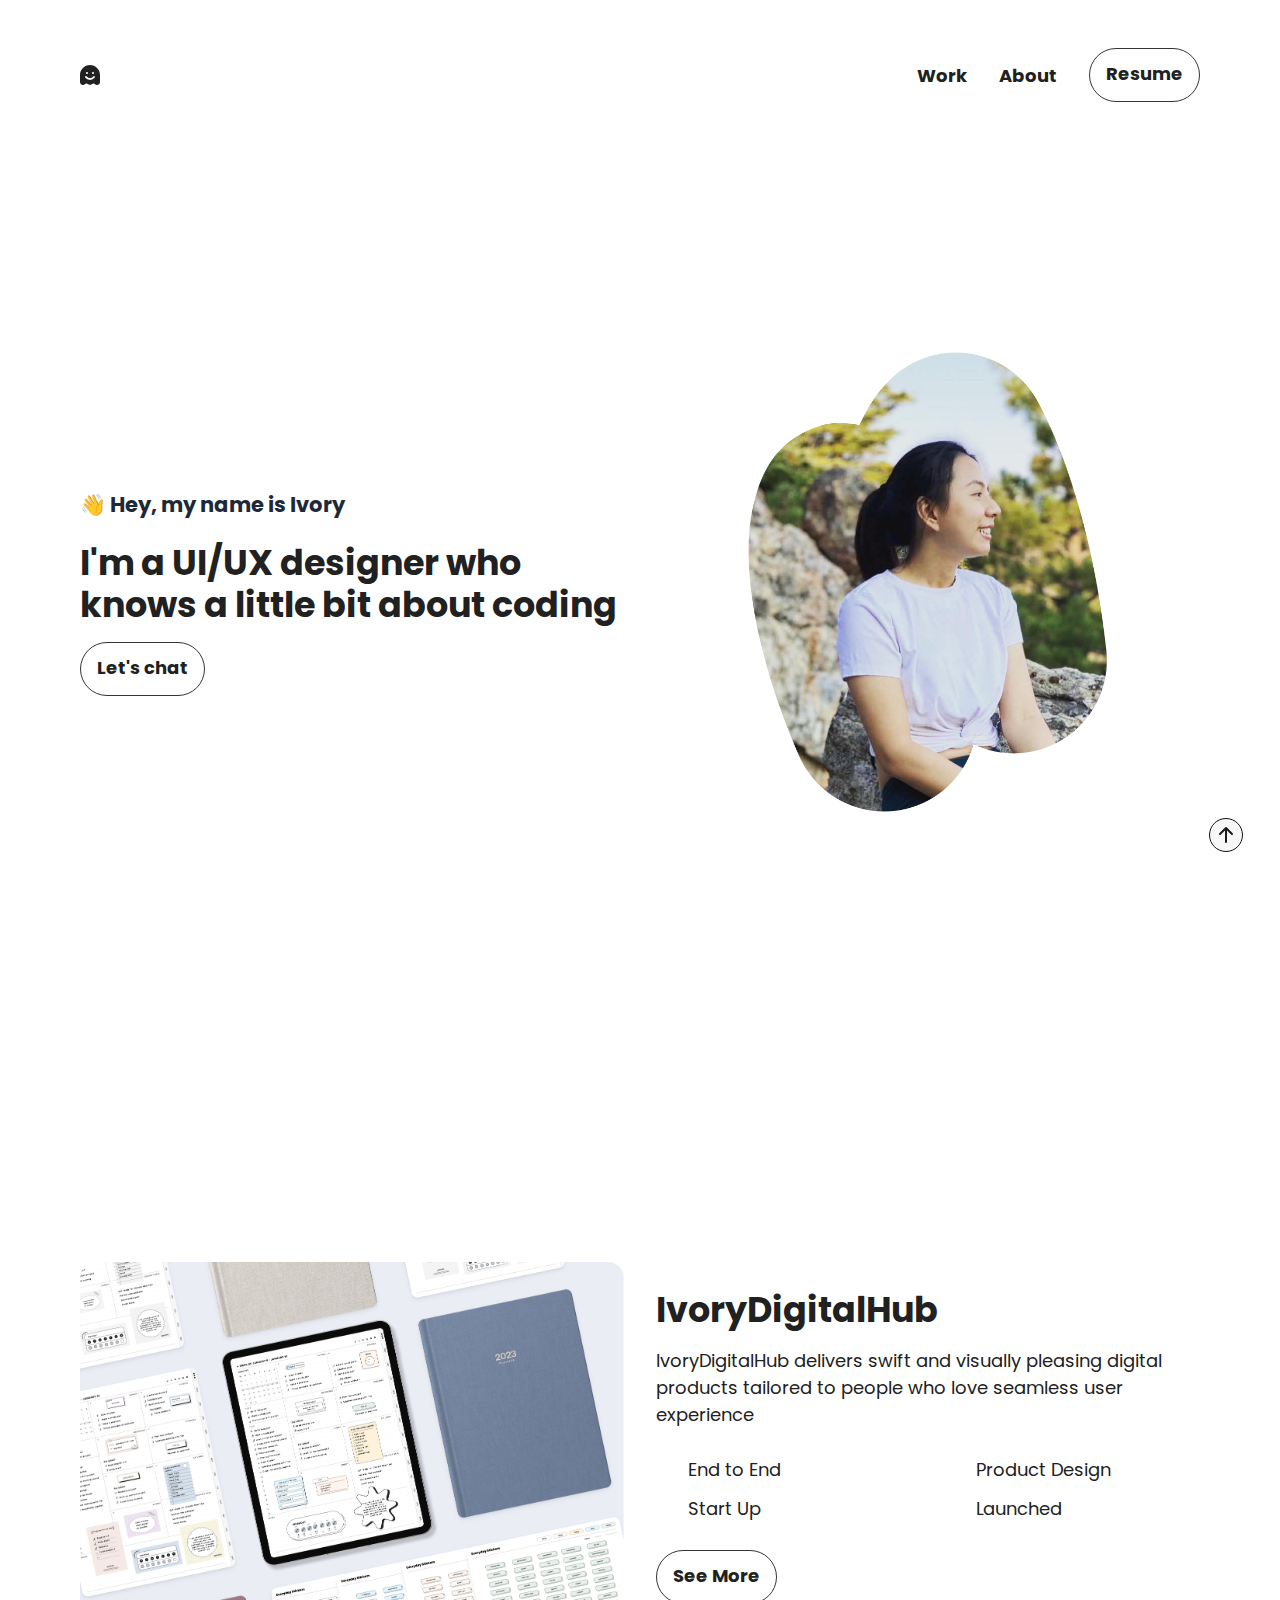
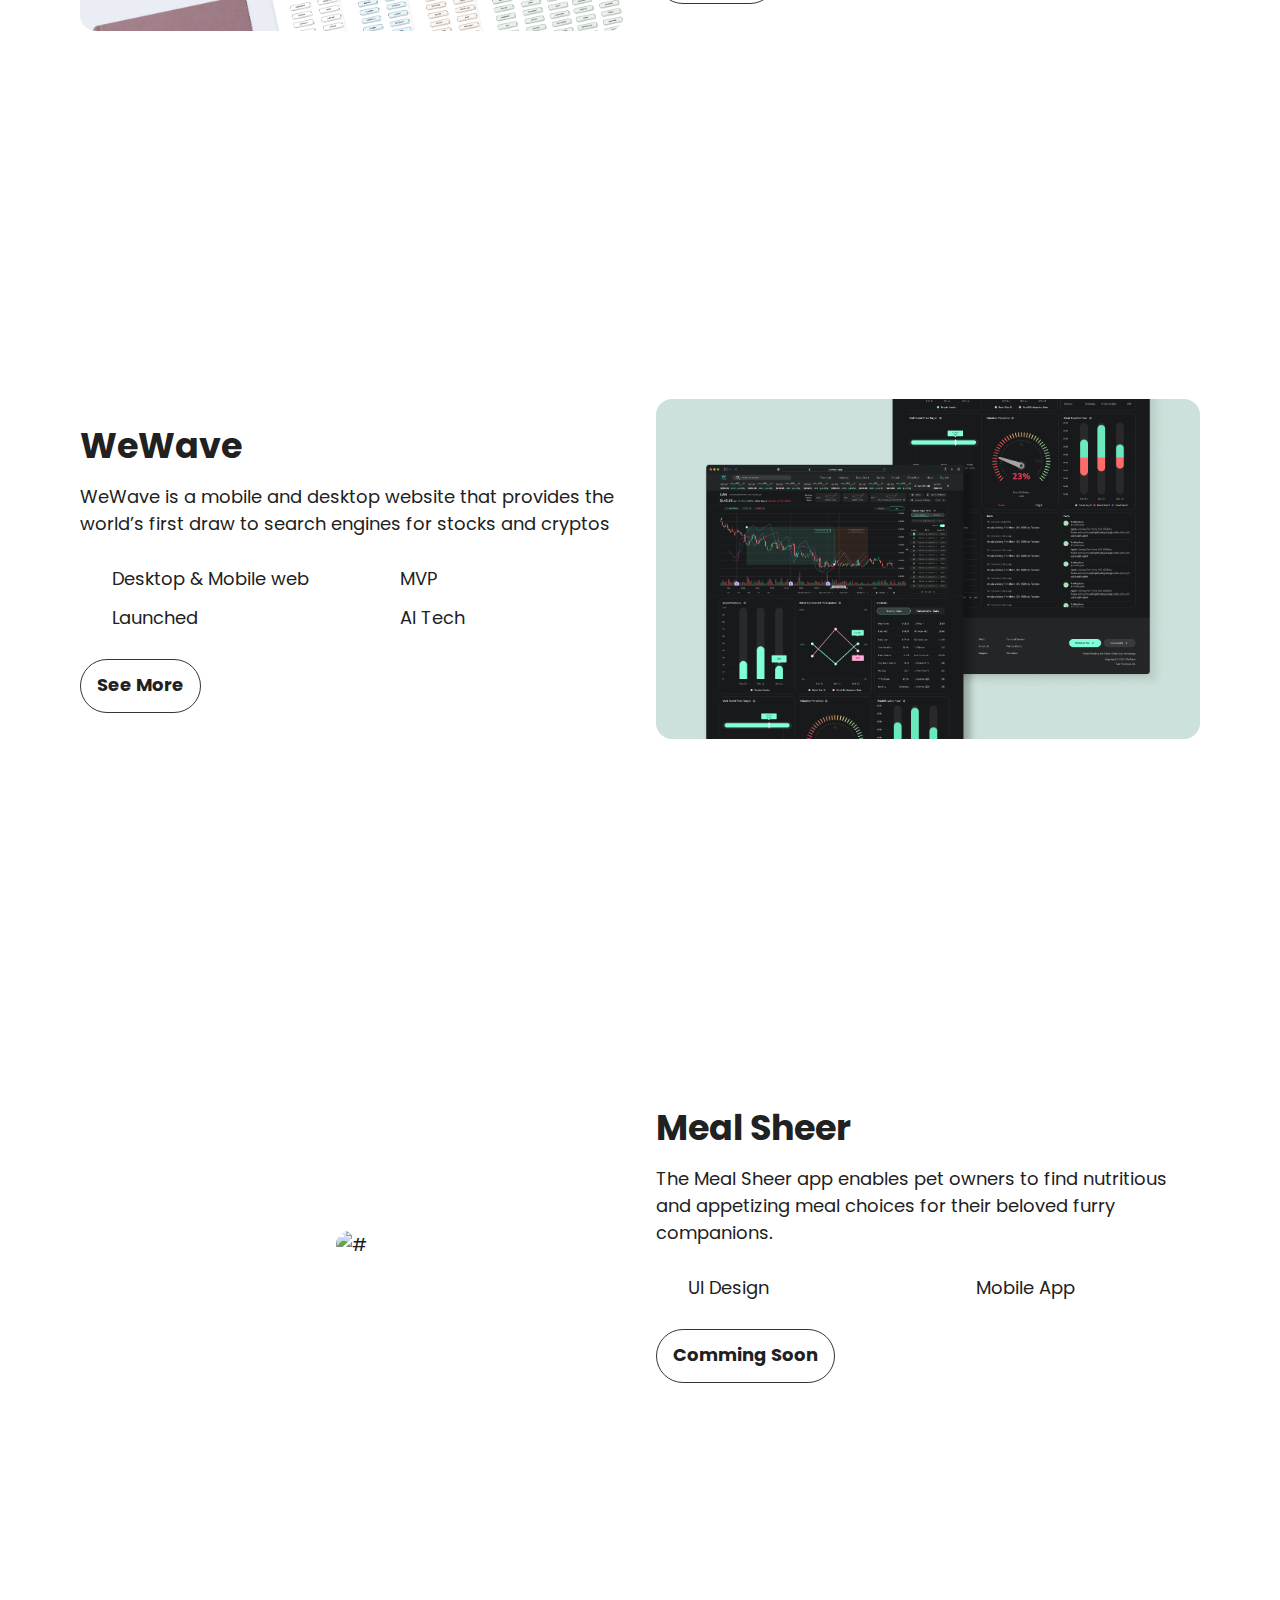
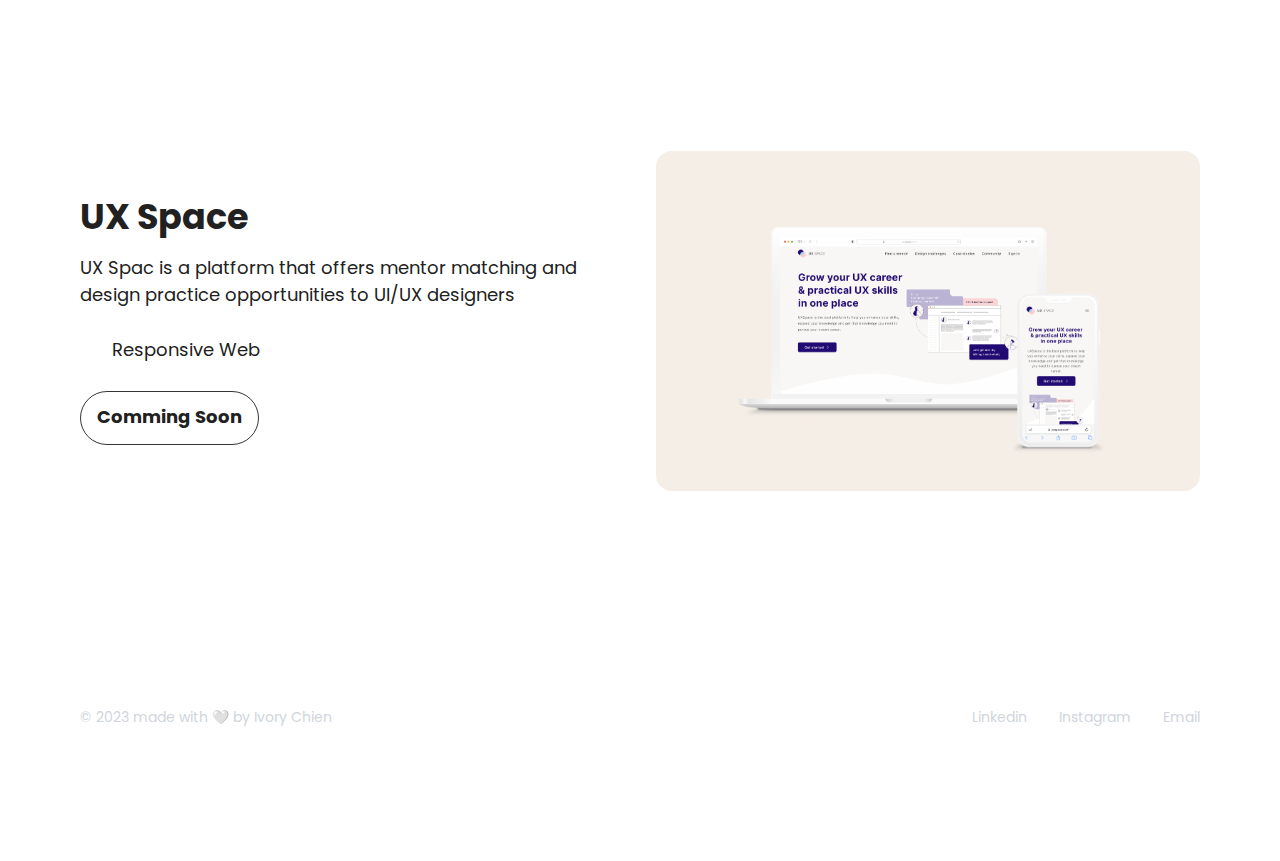
==== commit 0de1d0c1: "Initial commit" ====
--- a/index.html
+++ b/index.html
@@ -58,11 +58,10 @@
           <div class="ui-section-hero__layout ui-layout-grid ui-layout-grid-2">
             <!-- COPYWRITING -->
             <div>
-              <h3>👋 Hey, I'm Ivory</h3>
+              <h3>👋 Hey, my name is Ivory</h3>
               
-              <h2>a UI/UX designer and I know a little bit about coding.</h2>
-              <p>Always open to network
-                <br>Currently seeking professional opportunities</p>
+              <h2>I'm a UI/UX designer who knows a little bit about coding</h2>
+             
               <!-- CTA -->
               <div class="ui-component-cta ui-layout-flex">
                 <a href="mailto:ishengcchien@gmail.com" role="link" aria-label="#" class="ui-component-button ui-component-button-normal ui-component-button-primary">Let's chat</a>
--- a/style.css
+++ b/style.css
@@ -380,7 +380,7 @@
 }
 
 .ui-component-list--item-check {
-  background-image: url(https://res.cloudinary.com/uisual/image/upload/assets/icons/check.svg);
+  background-image: url(https://res.cloudinary.com/dpdzb1ynj/image/upload/v1681258888/check_xgbhag.svg);
 }
 
 .ui-component-list--item-cross {
@@ -750,6 +750,10 @@
     padding-left: var(--ui-layout-gutter);
   }
 
+  .ui-image-gif {
+    width: 474px;
+    height: 598px;
+  }
   /*------------------------------------------------------------
   LAYOUT
   ------------------------------------------------------------*/
--- a/style.css
+++ b/style.css
@@ -380,7 +380,7 @@
 }
 
 .ui-component-list--item-check {
-  background-image: url(https://res.cloudinary.com/uisual/image/upload/assets/icons/check.svg);
+  background-image: url(https://res.cloudinary.com/dpdzb1ynj/image/upload/v1681258888/check_xgbhag.svg);
 }
 
 .ui-component-list--item-cross {
@@ -750,6 +750,10 @@
     padding-left: var(--ui-layout-gutter);
   }
 
+  .ui-image-gif {
+    width: 474px;
+    height: 598px;
+  }
   /*------------------------------------------------------------
   LAYOUT
   ------------------------------------------------------------*/
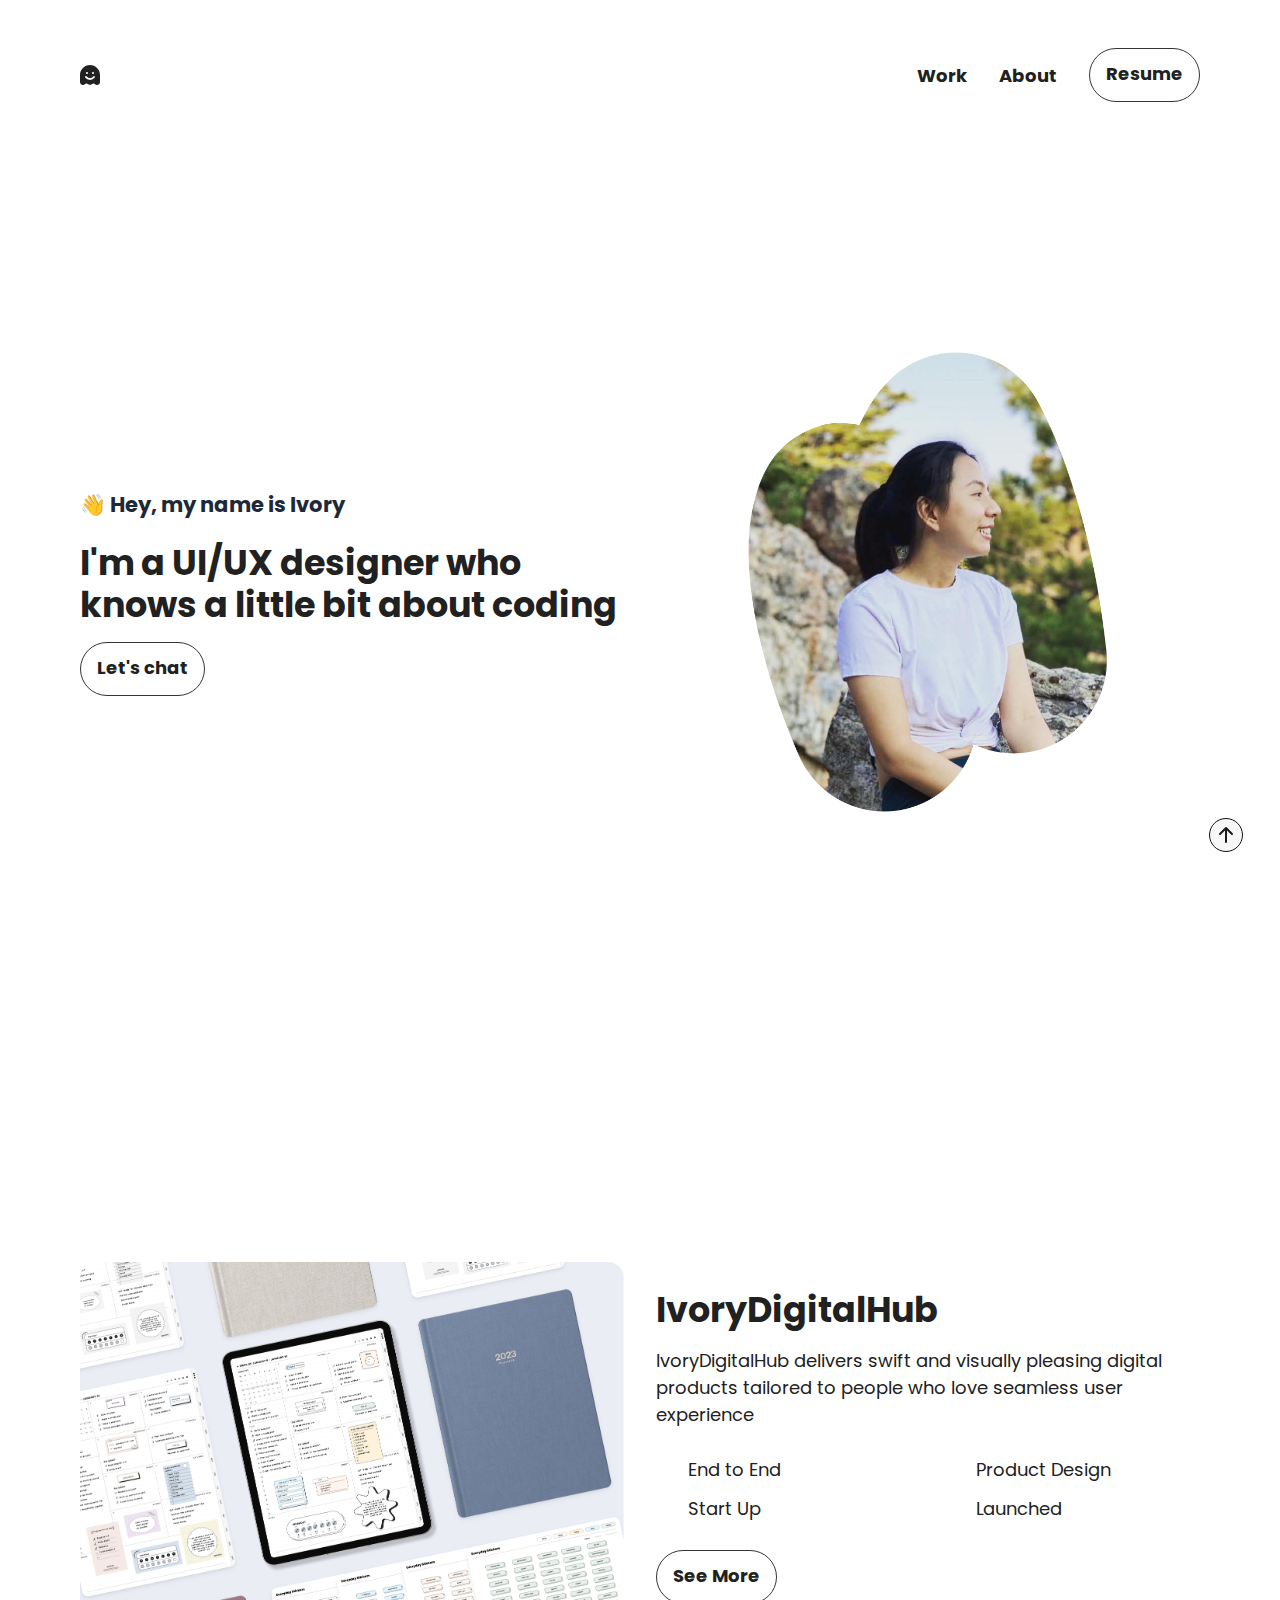
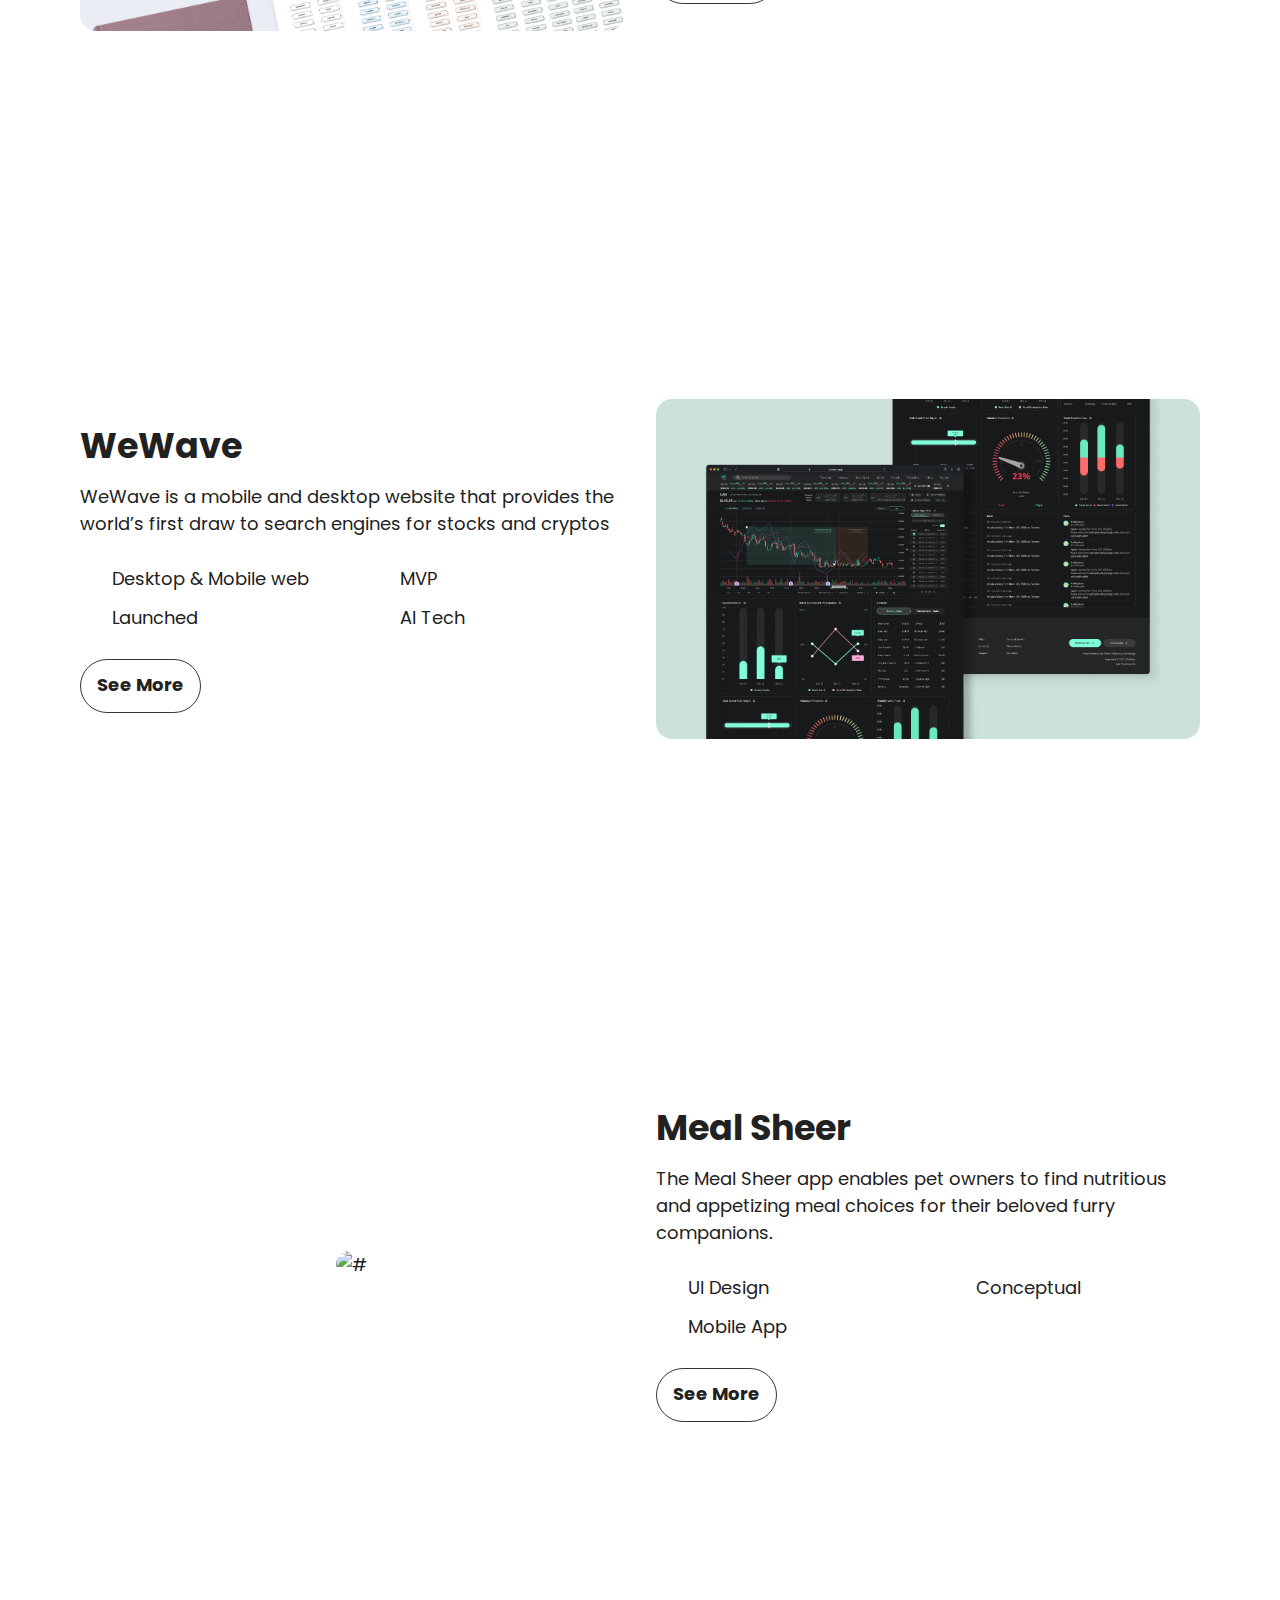
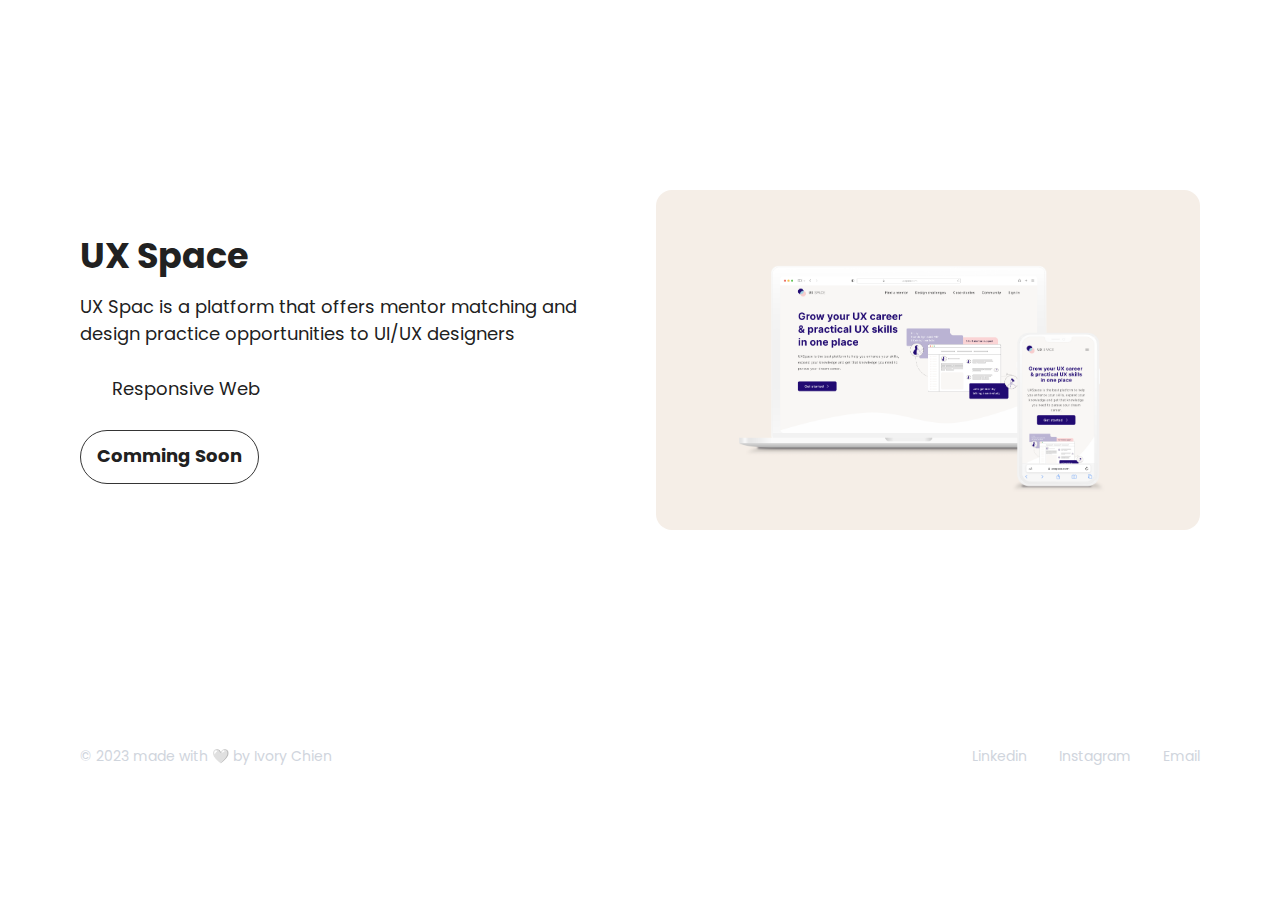
==== commit 30229791: "Initial commit" ====
--- a/index.html
+++ b/index.html
@@ -46,7 +46,7 @@
           <nav role="navigation" class="ui-section-header--nav ui-layout-flex">
             <a href="#work" role="link" aria-label="#" class="ui-section-header--nav-link">Work</a>
             <a href="about.html" role="link" aria-label="#" class="ui-section-header--nav-link">About</a>
-            <a href="image/Resume_Ivory.pdf" role="link" aria-label="#" class="ui-component-button ui-component-button-normal ui-component-button-primary">Resume</a>
+            <a href="image/Resume_Ivory Chien.pdf" role="link" aria-label="#" class="ui-component-button ui-component-button-normal ui-component-button-primary">Resume</a>
           </nav>
         </div>
       </div>
@@ -130,10 +130,11 @@
               <p>The Meal Sheer app enables pet owners to find nutritious and appetizing meal choices for their beloved furry companions.</p>
               <ul class="ui-component-list ui-component-list-feature ui-layout-grid">
                 <li class="ui-component-list--item ui-component-list--item-check">UI Design</li>
+                <li class="ui-component-list--item ui-component-list--item-check">Conceptual</li>
                 <li class="ui-component-list--item ui-component-list--item-check">Mobile App</li>
          
               </ul>
-              <a href="#" role="link" aria-label="#" class="ui-component-button ui-component-button-normal ui-component-button-primary">Comming Soon</a>
+              <a href="mealsheer.html" role="link" aria-label="#" class="ui-component-button ui-component-button-normal ui-component-button-primary">See More</a>
             </div>
           </div>
         
--- a/style.css
+++ b/style.css
@@ -1158,7 +1158,7 @@
   #sidebar {
     width: 25%;
     height: 25vh;
-    min-height: 200px;
+    min-height: 250px;
     overflow: auto;
     position: fixed;
     left: 3rem;
--- a/style.css
+++ b/style.css
@@ -1158,7 +1158,7 @@
   #sidebar {
     width: 25%;
     height: 25vh;
-    min-height: 200px;
+    min-height: 250px;
     overflow: auto;
     position: fixed;
     left: 3rem;
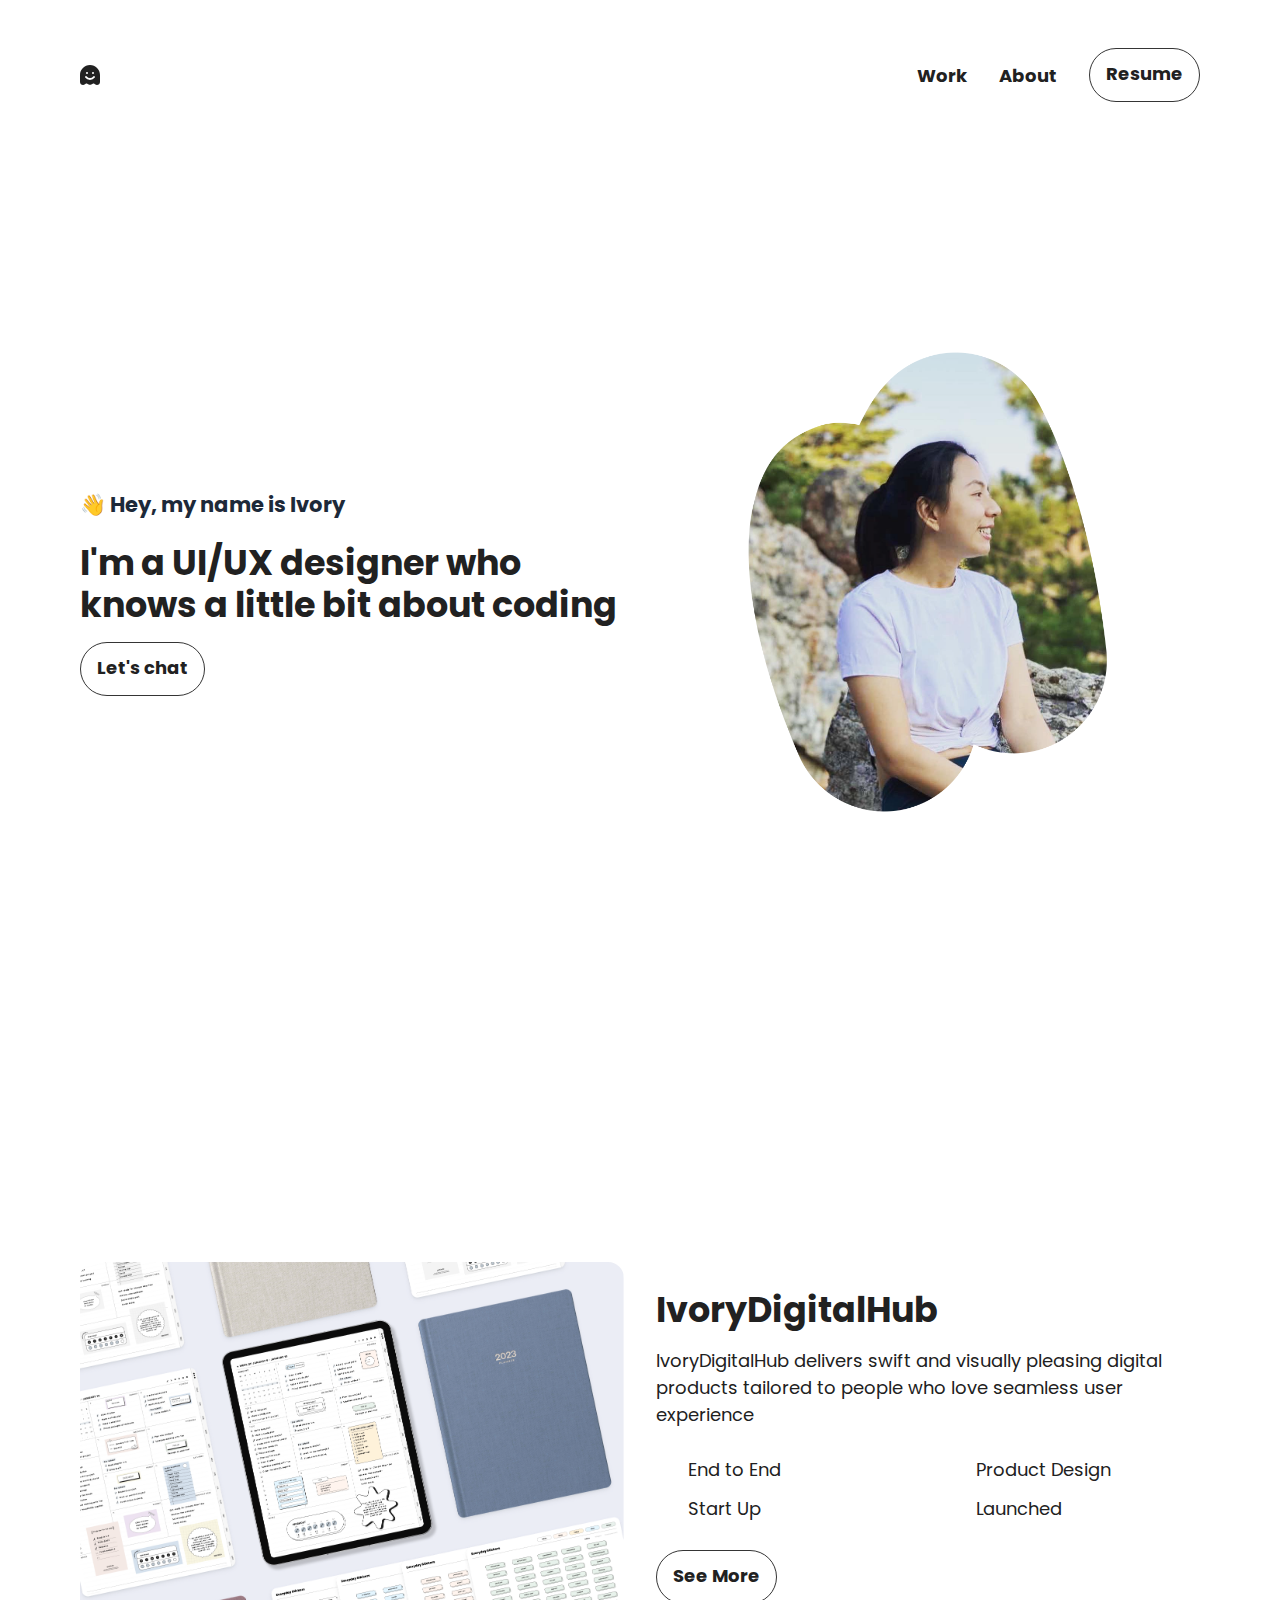
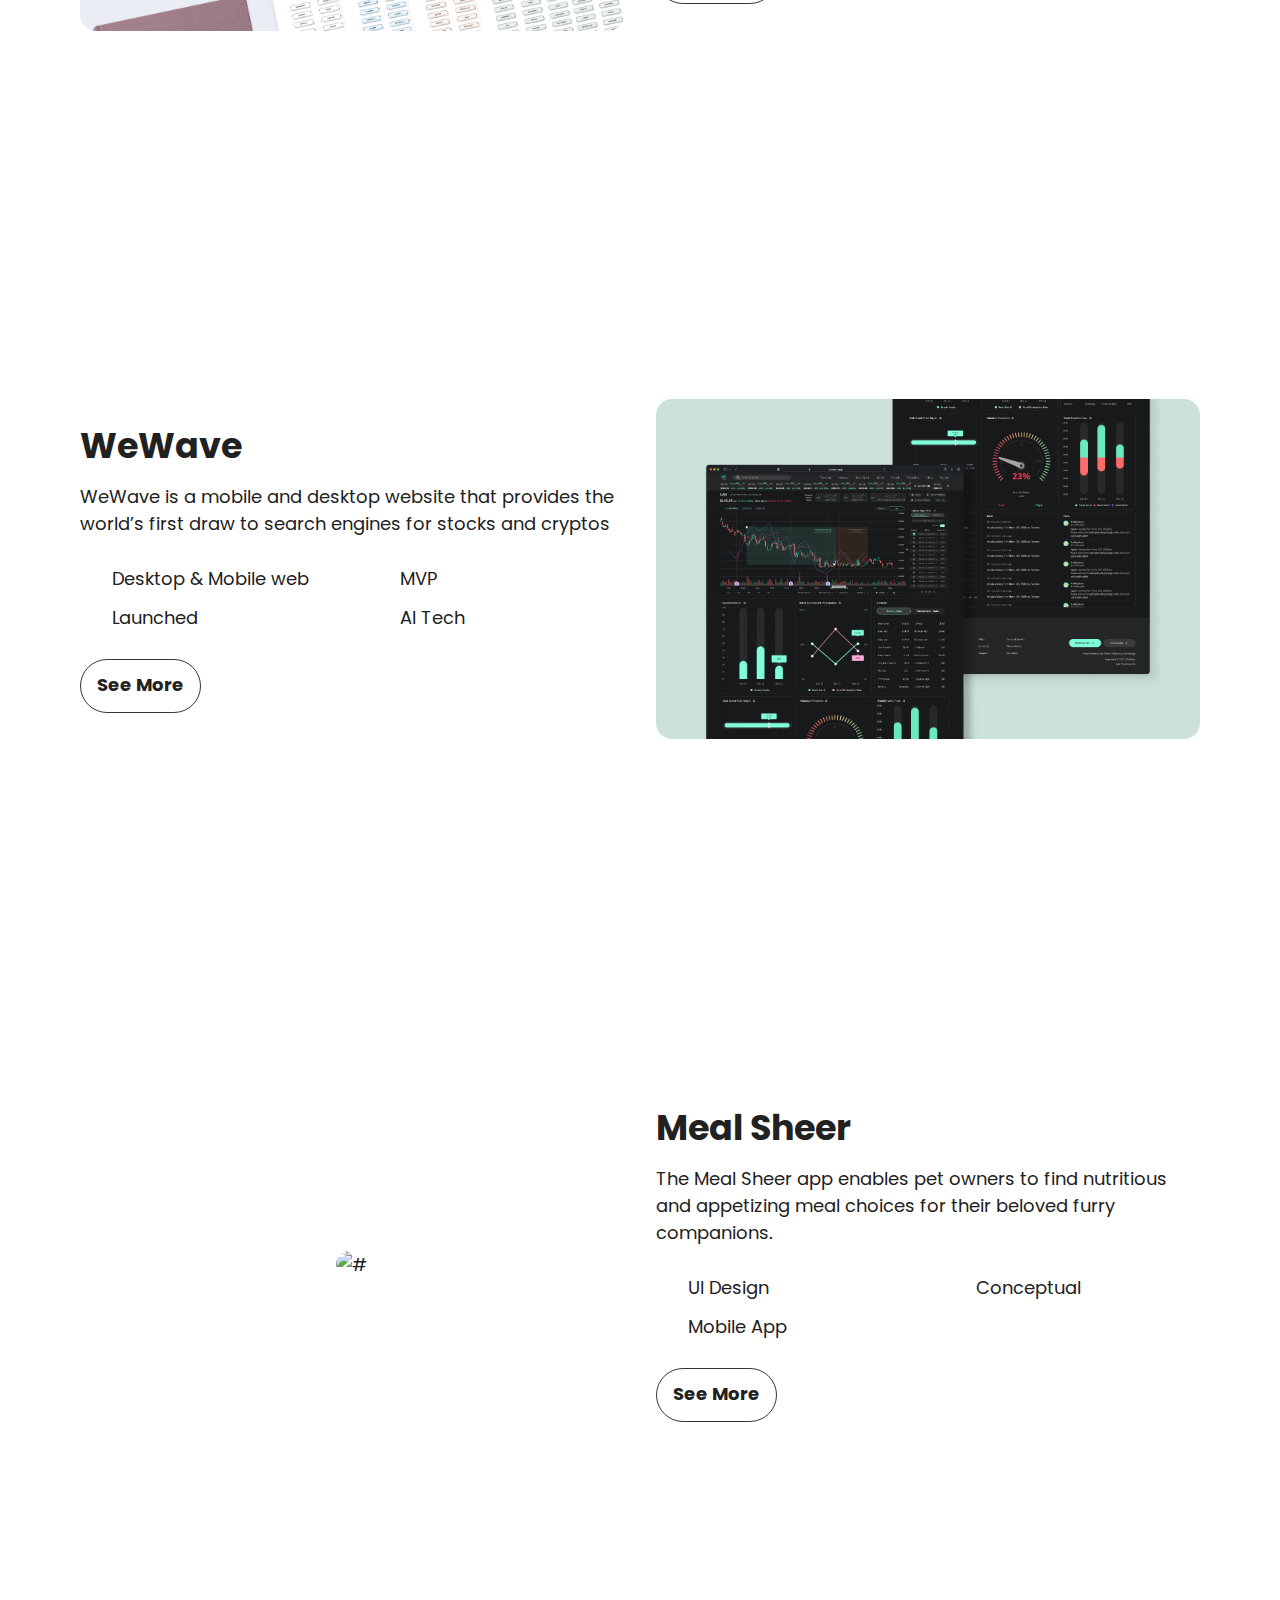
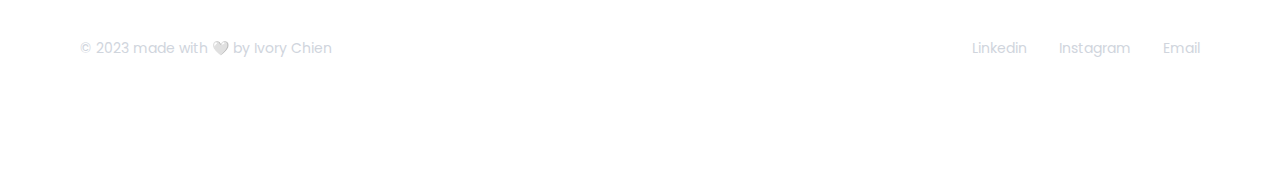
==== commit 777aa657: "Initial commit" ====
--- a/index.html
+++ b/index.html
@@ -140,30 +140,6 @@
         
         </div>
       </section>
-      <section class="ui-section-feature">
-        <div class="ui-layout-container">
-        
-          <div class="ui-section-feature__layout ui-layout-grid ui-layout-grid-2">
-            <!-- FEATURE -->
-            <div>
-              <h2>UX Space</h2>
-              <p>UX Spac is a platform that offers mentor matching and design practice opportunities to UI/UX designers</p>
-              <ul class="ui-component-list ui-component-list-feature ui-layout-grid">
-                <li class="ui-component-list--item ui-component-list--item-check">Responsive Web</li>
-              
-              </ul>
-              <a href="#" role="link" aria-label="#" class="ui-component-button ui-component-button-normal ui-component-button-primary">Comming Soon</a>
-            </div>
-            <!-- IMAGE -->
-            <img src="./image/uxspacecover.png" alt="#" class="ui-image-full">
-          </div>
-        </div>
-      </section>
-    </section>
-    <div class="container-top">
-      <a href="#hero" class="top"><svg xmlns="http://www.w3.org/2000/svg" width="34" height="" fill="currentColor" class="bi bi-arrow-up-short" viewBox="0 0 16 16"> <path fill-rule="evenodd" d="M8 12a.5.5 0 0 0 .5-.5V5.707l2.146 2.147a.5.5 0 0 0 .708-.708l-3-3a.5.5 0 0 0-.708 0l-3 3a.5.5 0 1 0 .708.708L7.5 5.707V11.5a.5.5 0 0 0 .5.5z"/> </svg></a>
-      
-  </div>
     </main>
 
     
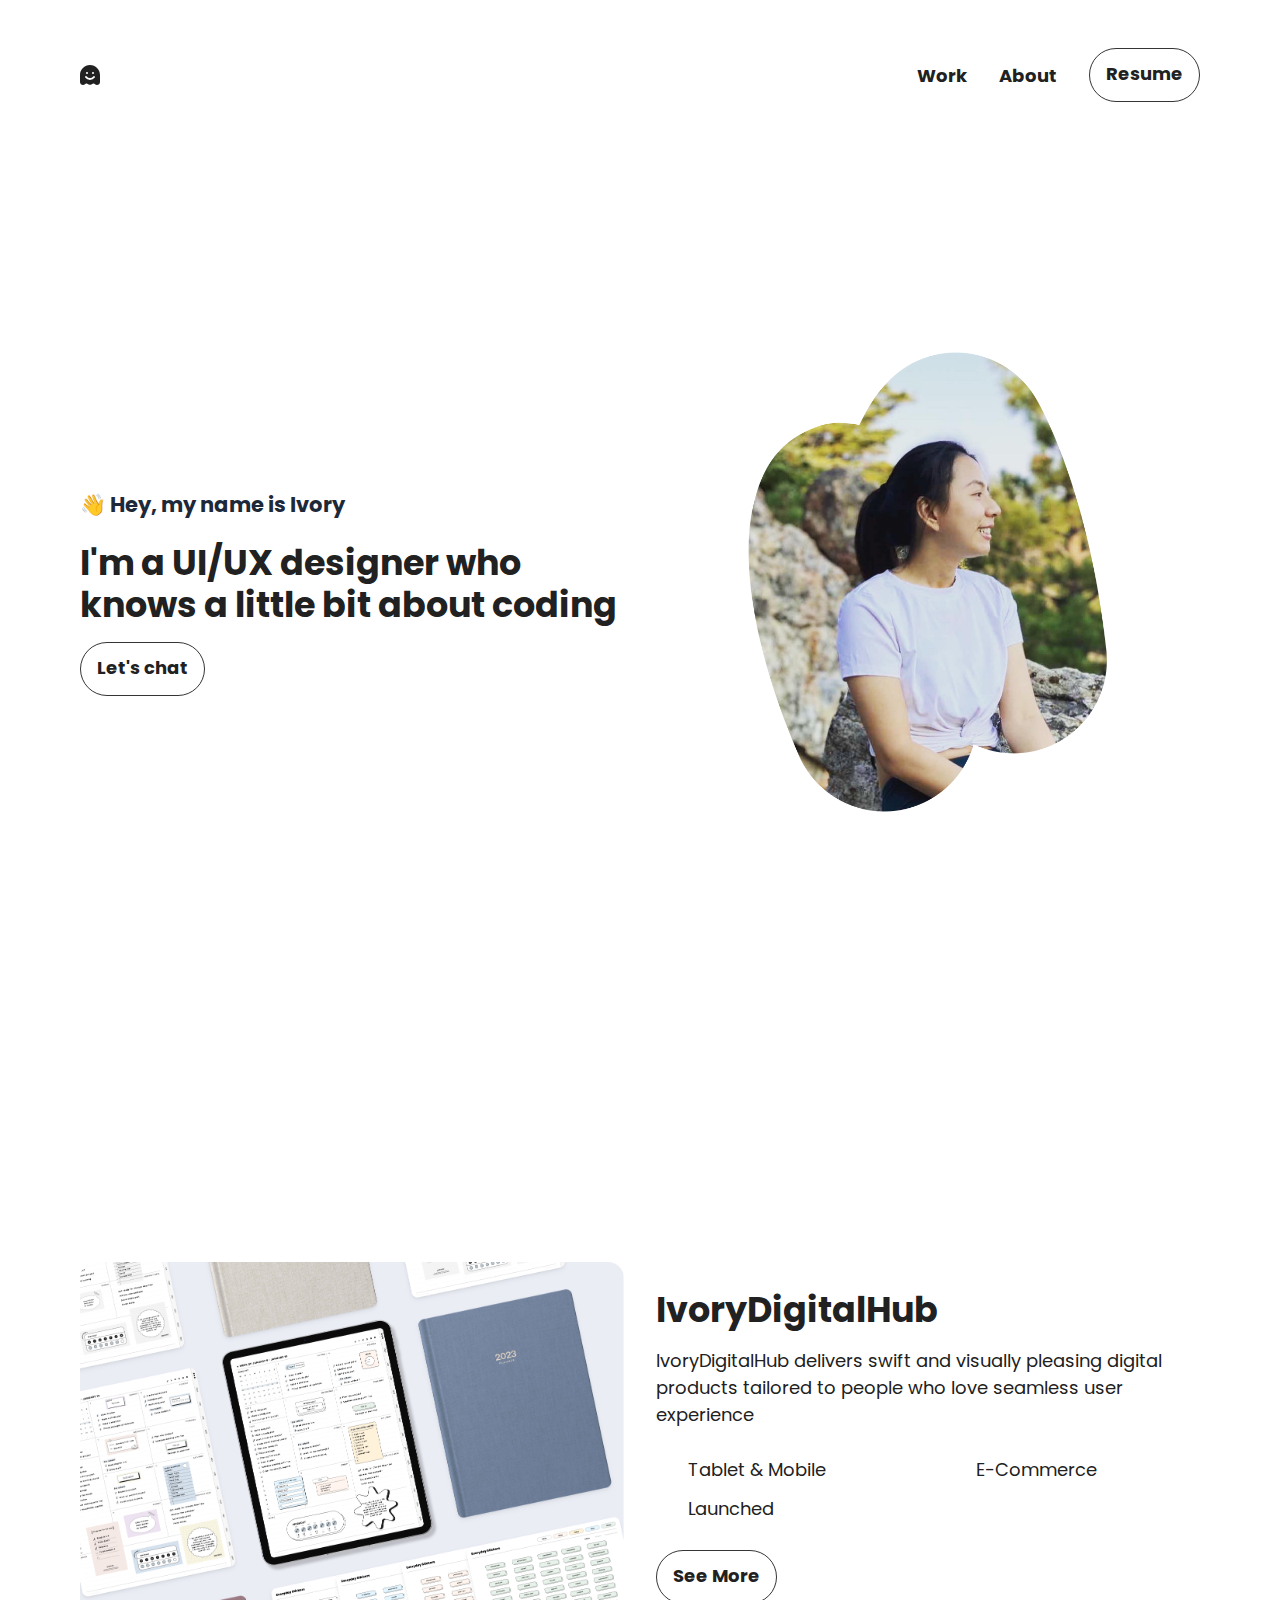
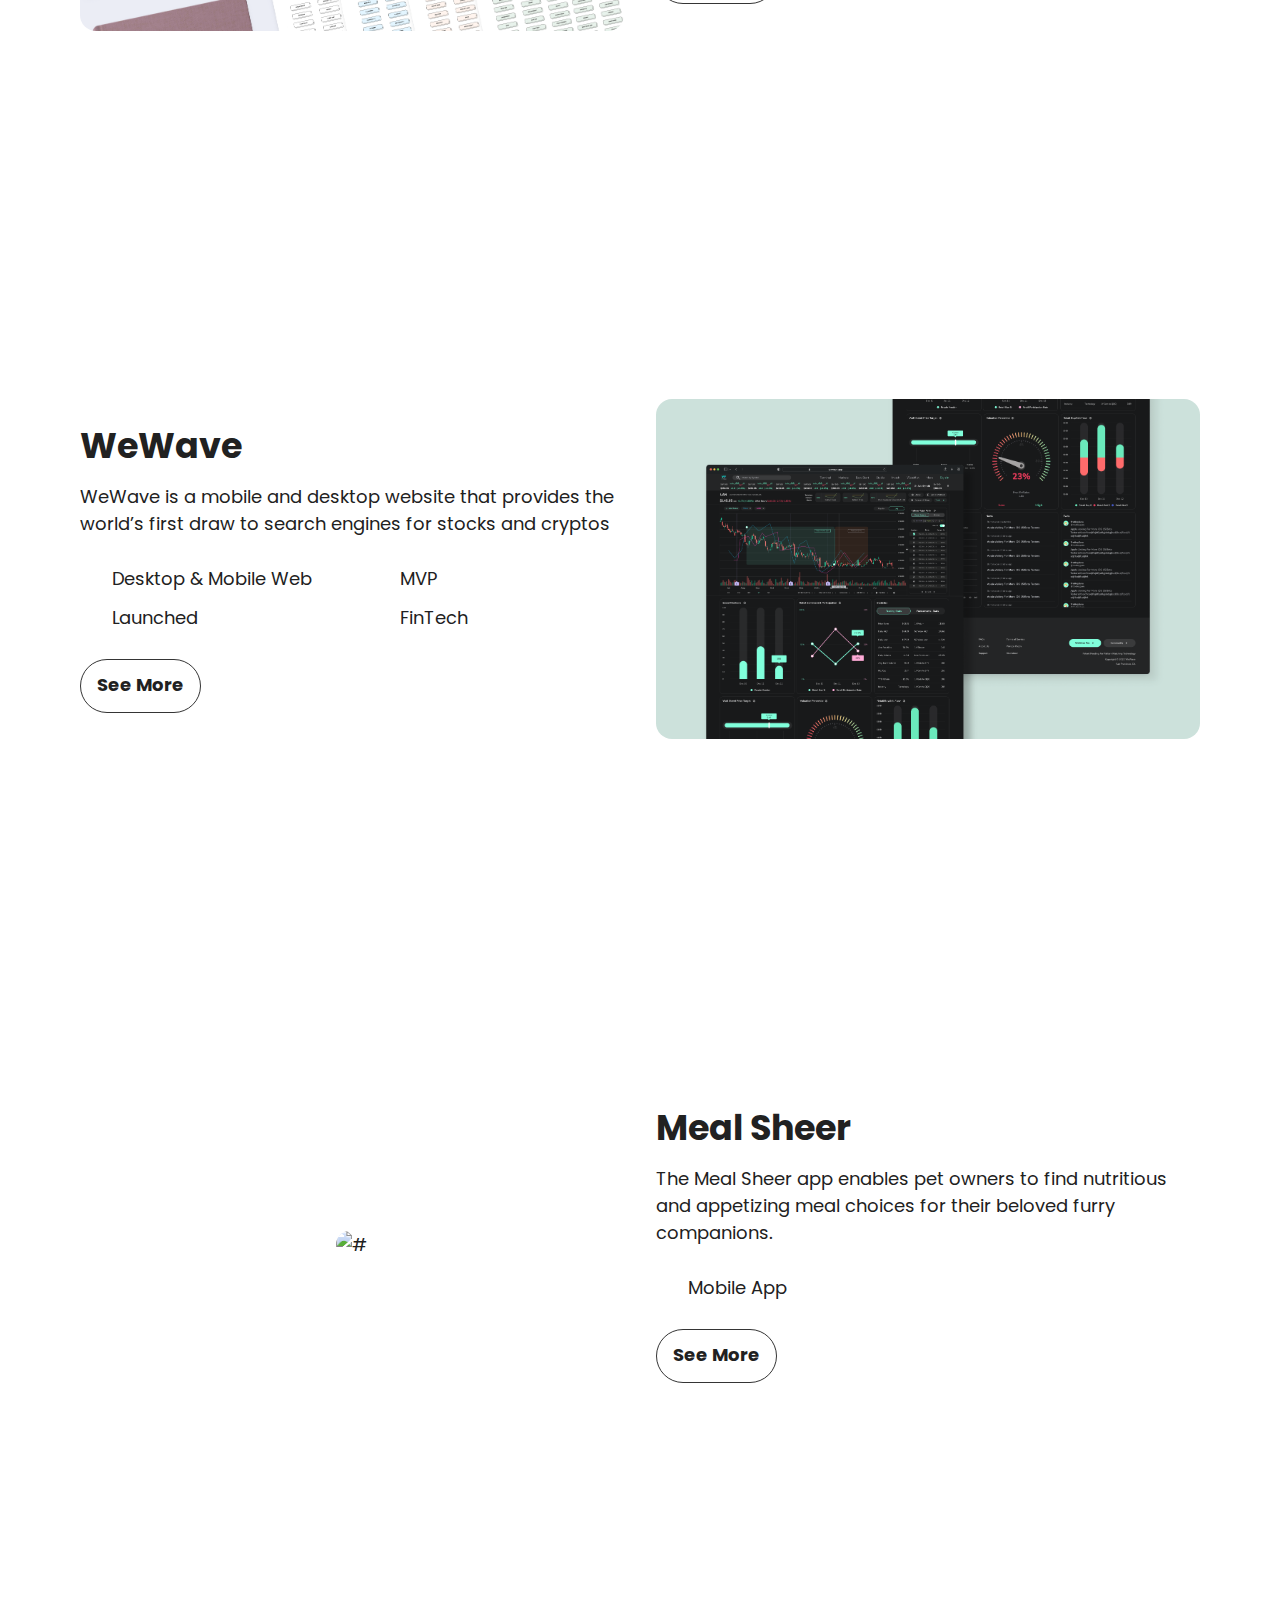
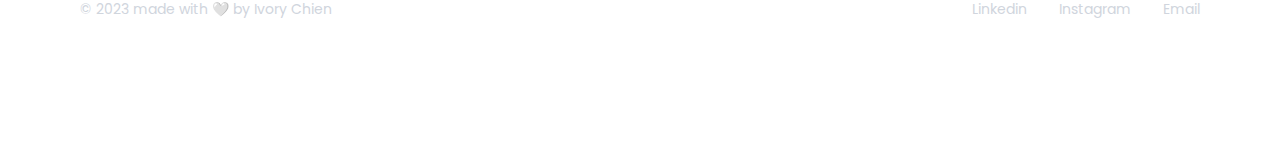
==== commit ddf3faa2: "Initial commit" ====
--- a/index.html
+++ b/index.html
@@ -85,9 +85,8 @@
               <h2>IvoryDigitalHub</h2>
               <p>IvoryDigitalHub delivers swift and visually pleasing digital products tailored to people who love seamless user experience</p>
               <ul class="ui-component-list ui-component-list-feature ui-layout-grid">
-                <li class="ui-component-list--item ui-component-list--item-check">End to End</li>
-                <li class="ui-component-list--item ui-component-list--item-check">Product Design</li>
-                <li class="ui-component-list--item ui-component-list--item-check">Start Up</li>
+                <li class="ui-component-list--item ui-component-list--item-check">Tablet & Mobile</li>
+                <li class="ui-component-list--item ui-component-list--item-check">E-Commerce</li>
                 <li class="ui-component-list--item ui-component-list--item-check">Launched</li>
                
               </ul>
@@ -106,10 +105,10 @@
               <h2>WeWave</h2>
               <p>WeWave is a mobile and desktop website that provides the world’s first draw to search engines for stocks and cryptos</p>
               <ul class="ui-component-list ui-component-list-feature ui-layout-grid">
-                <li class="ui-component-list--item ui-component-list--item-check">Desktop & Mobile web</li>
+                <li class="ui-component-list--item ui-component-list--item-check">Desktop & Mobile Web</li>
                 <li class="ui-component-list--item ui-component-list--item-check">MVP</li>
                 <li class="ui-component-list--item ui-component-list--item-check">Launched</li>
-                <li class="ui-component-list--item ui-component-list--item-check">AI Tech</li>
+                <li class="ui-component-list--item ui-component-list--item-check">FinTech</li>
                 
               </ul>
               <a href="wewave.html" role="link" aria-label="#" class="ui-component-button ui-component-button-normal ui-component-button-primary">See More</a>
@@ -129,8 +128,6 @@
               <h2>Meal Sheer</h2>
               <p>The Meal Sheer app enables pet owners to find nutritious and appetizing meal choices for their beloved furry companions.</p>
               <ul class="ui-component-list ui-component-list-feature ui-layout-grid">
-                <li class="ui-component-list--item ui-component-list--item-check">UI Design</li>
-                <li class="ui-component-list--item ui-component-list--item-check">Conceptual</li>
                 <li class="ui-component-list--item ui-component-list--item-check">Mobile App</li>
          
               </ul>
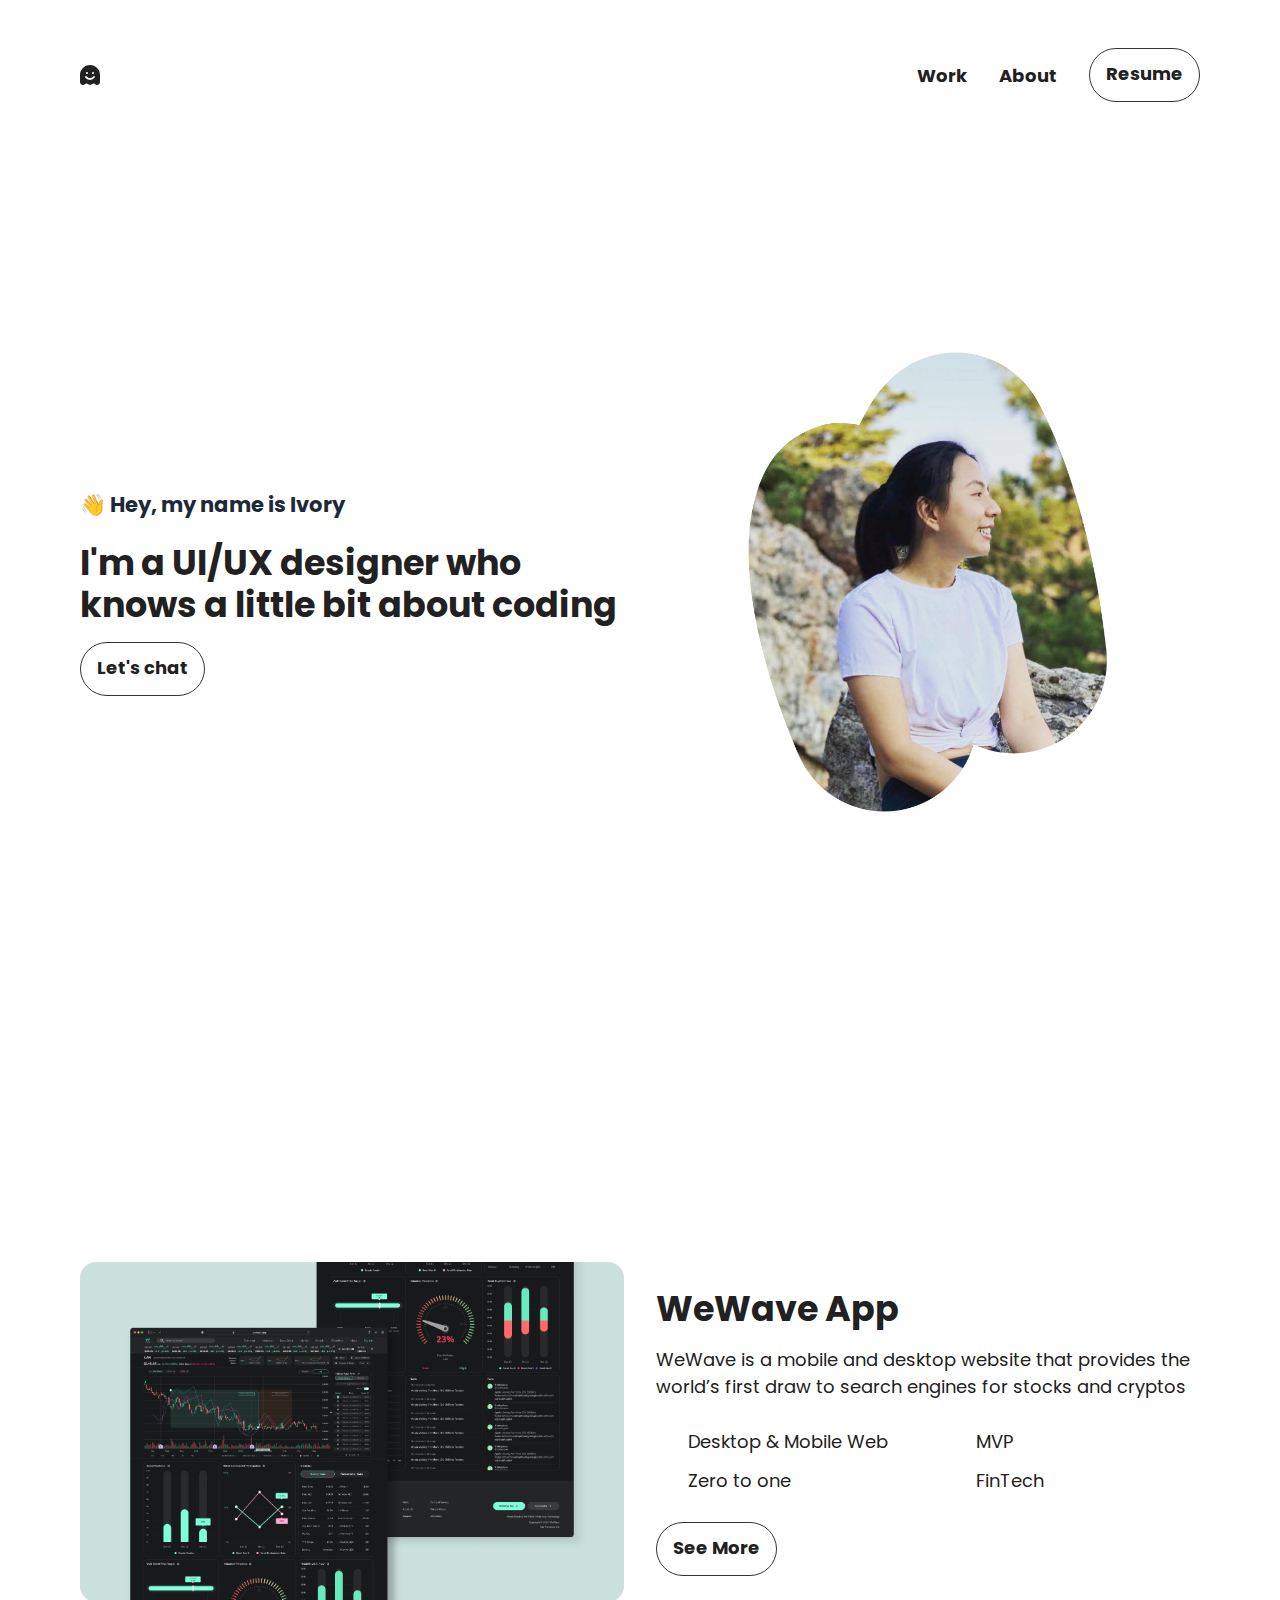
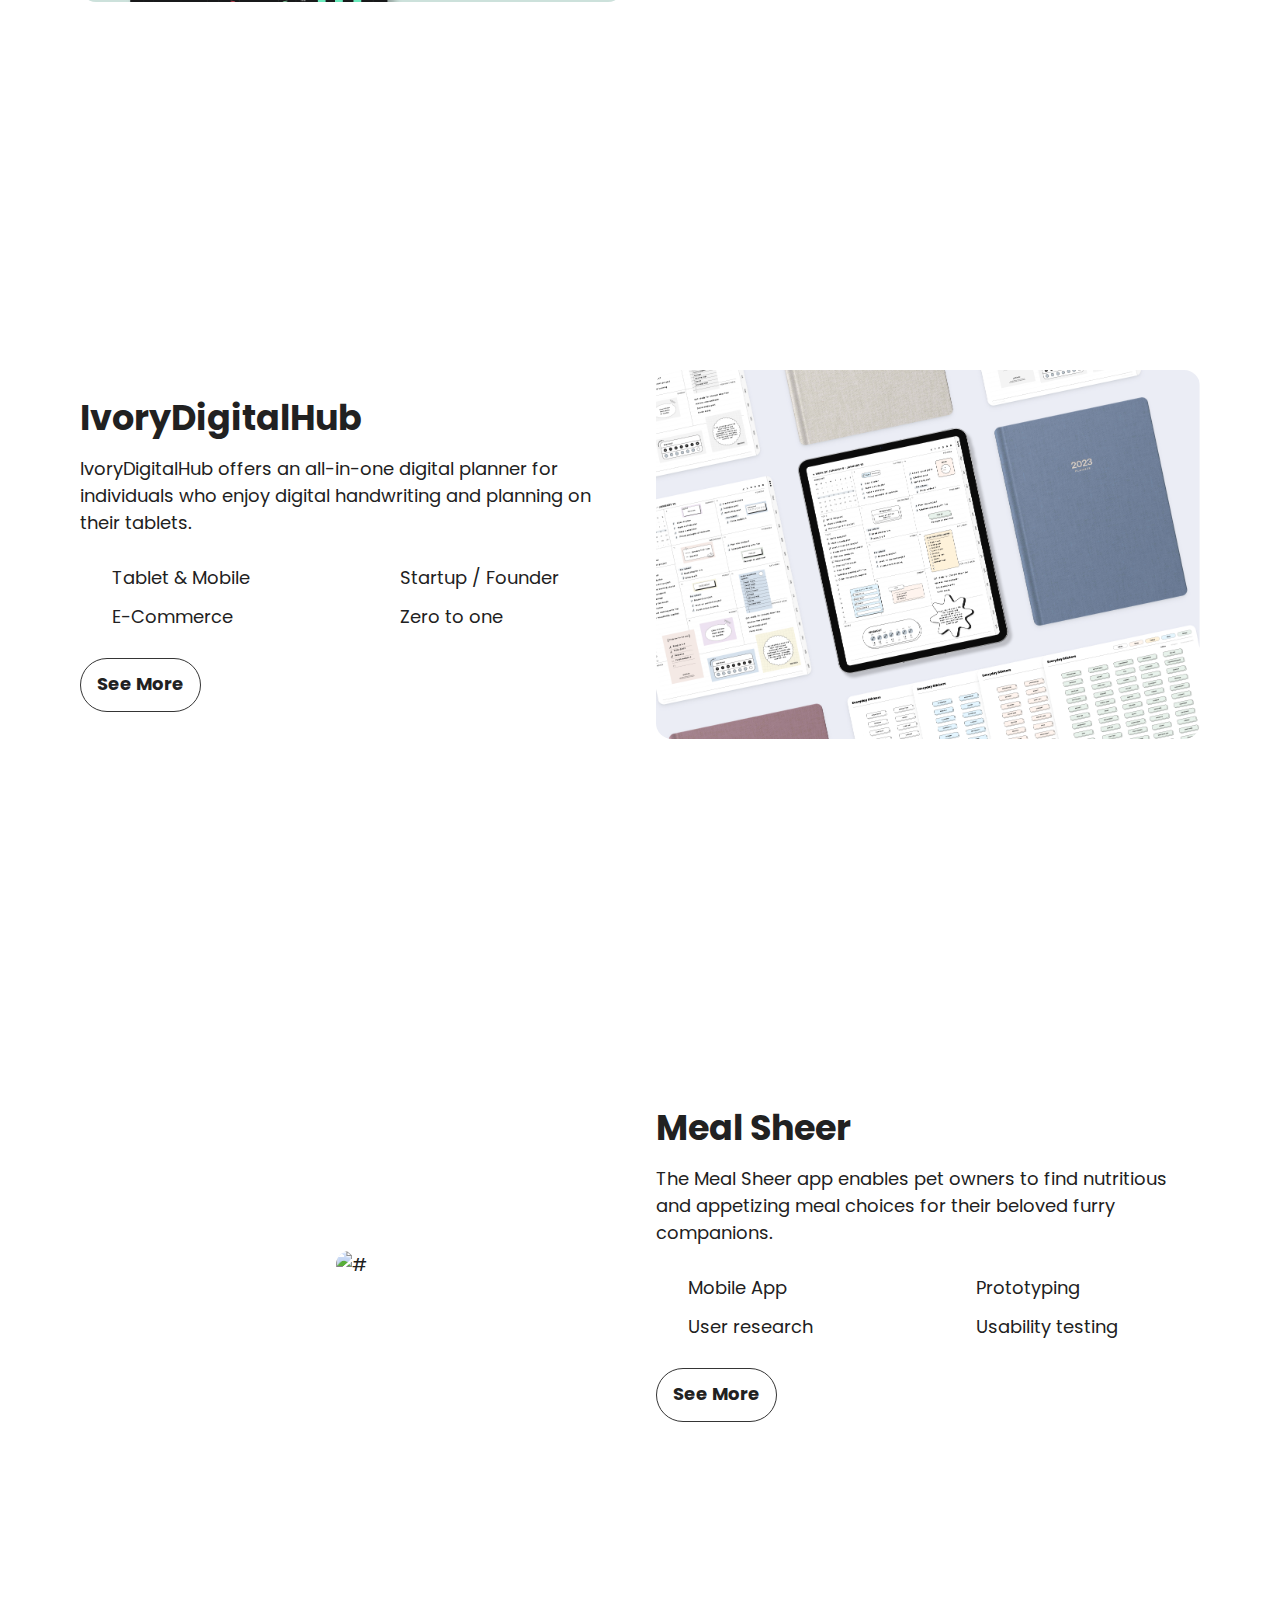
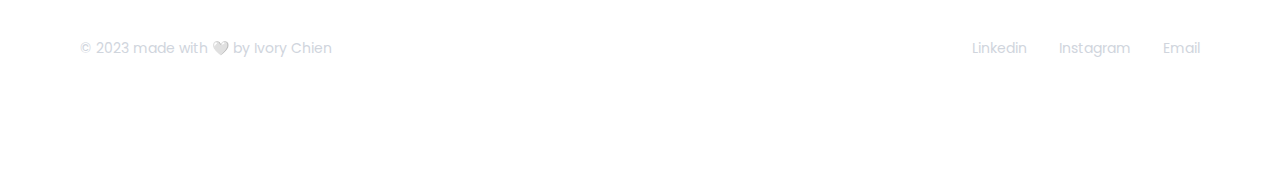
==== commit 20feed26: "Initial commit" ====
--- a/index.html
+++ b/index.html
@@ -79,18 +79,20 @@
         <div class="ui-layout-container">
           <div class="ui-section-feature__layout ui-layout-grid ui-layout-grid-2">
             <!-- IMAGE -->
-            <img src="./image/ivorycover.png" alt="#" class="ui-image-full">
+            <img src="./image/wewavecover.png" alt="#" class="ui-image-full">
             <!-- FEATURE -->
             <div>
-              <h2>IvoryDigitalHub</h2>
-              <p>IvoryDigitalHub delivers swift and visually pleasing digital products tailored to people who love seamless user experience</p>
+              <h2>WeWave App</h2>
+              <p>WeWave is a mobile and desktop website that provides the world’s first draw to search engines for stocks and cryptos</p>
+              
               <ul class="ui-component-list ui-component-list-feature ui-layout-grid">
-                <li class="ui-component-list--item ui-component-list--item-check">Tablet & Mobile</li>
-                <li class="ui-component-list--item ui-component-list--item-check">E-Commerce</li>
-                <li class="ui-component-list--item ui-component-list--item-check">Launched</li>
+                <li class="ui-component-list--item ui-component-list--item-check">Desktop & Mobile Web</li>
+                <li class="ui-component-list--item ui-component-list--item-check">MVP</li>
+                <li class="ui-component-list--item ui-component-list--item-check">Zero to one</li>
+                <li class="ui-component-list--item ui-component-list--item-check">FinTech</li>
                
               </ul>
-              <a href="ivorydigitalhub.html" role="link" aria-label="#" class="ui-component-button ui-component-button-normal ui-component-button-primary">See More</a>
+              <a href="wewave.html" role="link" aria-label="#" class="ui-component-button ui-component-button-normal ui-component-button-primary">See More</a>
             </div>
           </div>
         
@@ -102,19 +104,20 @@
           <div class="ui-section-feature__layout ui-layout-grid ui-layout-grid-2">
             <!-- FEATURE -->
             <div>
-              <h2>WeWave</h2>
-              <p>WeWave is a mobile and desktop website that provides the world’s first draw to search engines for stocks and cryptos</p>
+              <h2>IvoryDigitalHub</h2>
+              <p>IvoryDigitalHub offers an all-in-one digital planner for individuals who enjoy digital handwriting and planning on their tablets.</p>
               <ul class="ui-component-list ui-component-list-feature ui-layout-grid">
-                <li class="ui-component-list--item ui-component-list--item-check">Desktop & Mobile Web</li>
-                <li class="ui-component-list--item ui-component-list--item-check">MVP</li>
-                <li class="ui-component-list--item ui-component-list--item-check">Launched</li>
-                <li class="ui-component-list--item ui-component-list--item-check">FinTech</li>
+                <li class="ui-component-list--item ui-component-list--item-check">Tablet & Mobile</li>
+                <li class="ui-component-list--item ui-component-list--item-check">Startup / Founder</li>
+                <li class="ui-component-list--item ui-component-list--item-check">E-Commerce</li>
+                <li class="ui-component-list--item ui-component-list--item-check">Zero to one</li>
+               
                 
               </ul>
-              <a href="wewave.html" role="link" aria-label="#" class="ui-component-button ui-component-button-normal ui-component-button-primary">See More</a>
+              <a href="ivorydigitalhub.html" role="link" aria-label="#" class="ui-component-button ui-component-button-normal ui-component-button-primary">See More</a>
             </div>
             <!-- IMAGE -->
-            <img src="./image/wewavecover.png" alt="#" class="ui-image-full">
+            <img src="./image/ivorycover.png" alt="#" class="ui-image-full">
           </div>
         </div>
       </section>
@@ -129,7 +132,10 @@
               <p>The Meal Sheer app enables pet owners to find nutritious and appetizing meal choices for their beloved furry companions.</p>
               <ul class="ui-component-list ui-component-list-feature ui-layout-grid">
                 <li class="ui-component-list--item ui-component-list--item-check">Mobile App</li>
-         
+                <li class="ui-component-list--item ui-component-list--item-check">Prototyping</li>
+                <li class="ui-component-list--item ui-component-list--item-check">User research</li>
+                <li class="ui-component-list--item ui-component-list--item-check">Usability testing</li>
+           
               </ul>
               <a href="mealsheer.html" role="link" aria-label="#" class="ui-component-button ui-component-button-normal ui-component-button-primary">See More</a>
             </div>
--- a/style.css
+++ b/style.css
@@ -245,7 +245,7 @@
 .ui-layout-container-section{
   padding-left: var(--ui-layout-container);
   padding-right: var(--ui-layout-container);
-  padding-bottom: 5rem;
+  padding-bottom: 2rem;
  
 }
 .ui-layout-flex,
@@ -494,8 +494,8 @@
 --------------------------------------------------------------*/
 
 .ui-section-hero {
-  padding-bottom: 5rem;
-  padding-top: 5rem;
+  padding-bottom: 1rem;
+  padding-top: 1rem;
   text-align: center;
 }
 
@@ -528,8 +528,8 @@
 --------------------------------------------------------------*/
 
 .ui-section-feature {
-  padding-bottom: 3.5rem;
-  padding-top: 3.5rem;
+  padding-bottom: 2rem;
+  padding-top: 2rem;
 }
 
 .ui-section-feature__layout { row-gap: var(--ui-gap-feature); }
@@ -538,7 +538,7 @@
   grid-row-start: 1;
 }
 
-.ui-section-feature__layout:last-of-type { margin-top: 5rem; }
+.ui-section-feature__layout:last-of-type { margin-top: 2rem; }
 
 /*--------------------------------------------------------------
 |
--- a/style.css
+++ b/style.css
@@ -245,7 +245,7 @@
 .ui-layout-container-section{
   padding-left: var(--ui-layout-container);
   padding-right: var(--ui-layout-container);
-  padding-bottom: 5rem;
+  padding-bottom: 2rem;
  
 }
 .ui-layout-flex,
@@ -494,8 +494,8 @@
 --------------------------------------------------------------*/
 
 .ui-section-hero {
-  padding-bottom: 5rem;
-  padding-top: 5rem;
+  padding-bottom: 1rem;
+  padding-top: 1rem;
   text-align: center;
 }
 
@@ -528,8 +528,8 @@
 --------------------------------------------------------------*/
 
 .ui-section-feature {
-  padding-bottom: 3.5rem;
-  padding-top: 3.5rem;
+  padding-bottom: 2rem;
+  padding-top: 2rem;
 }
 
 .ui-section-feature__layout { row-gap: var(--ui-gap-feature); }
@@ -538,7 +538,7 @@
   grid-row-start: 1;
 }
 
-.ui-section-feature__layout:last-of-type { margin-top: 5rem; }
+.ui-section-feature__layout:last-of-type { margin-top: 2rem; }
 
 /*--------------------------------------------------------------
 |
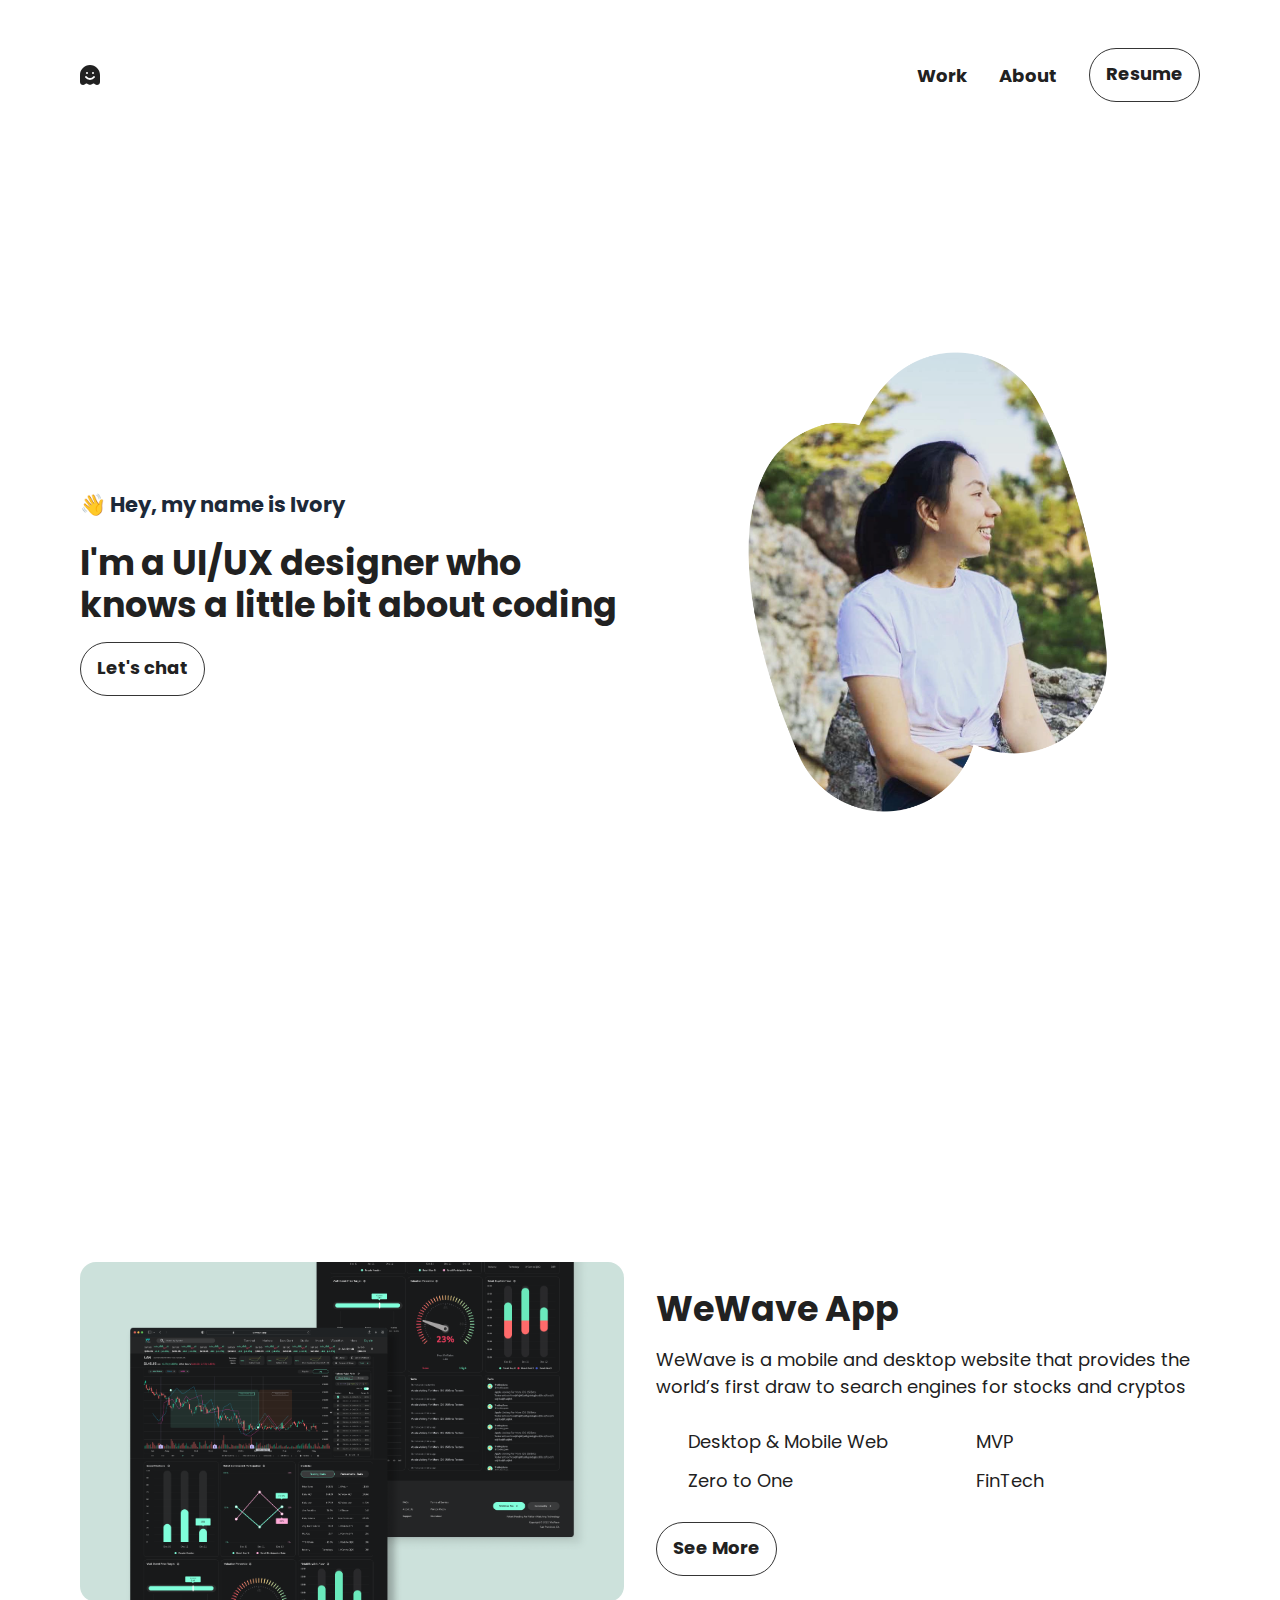
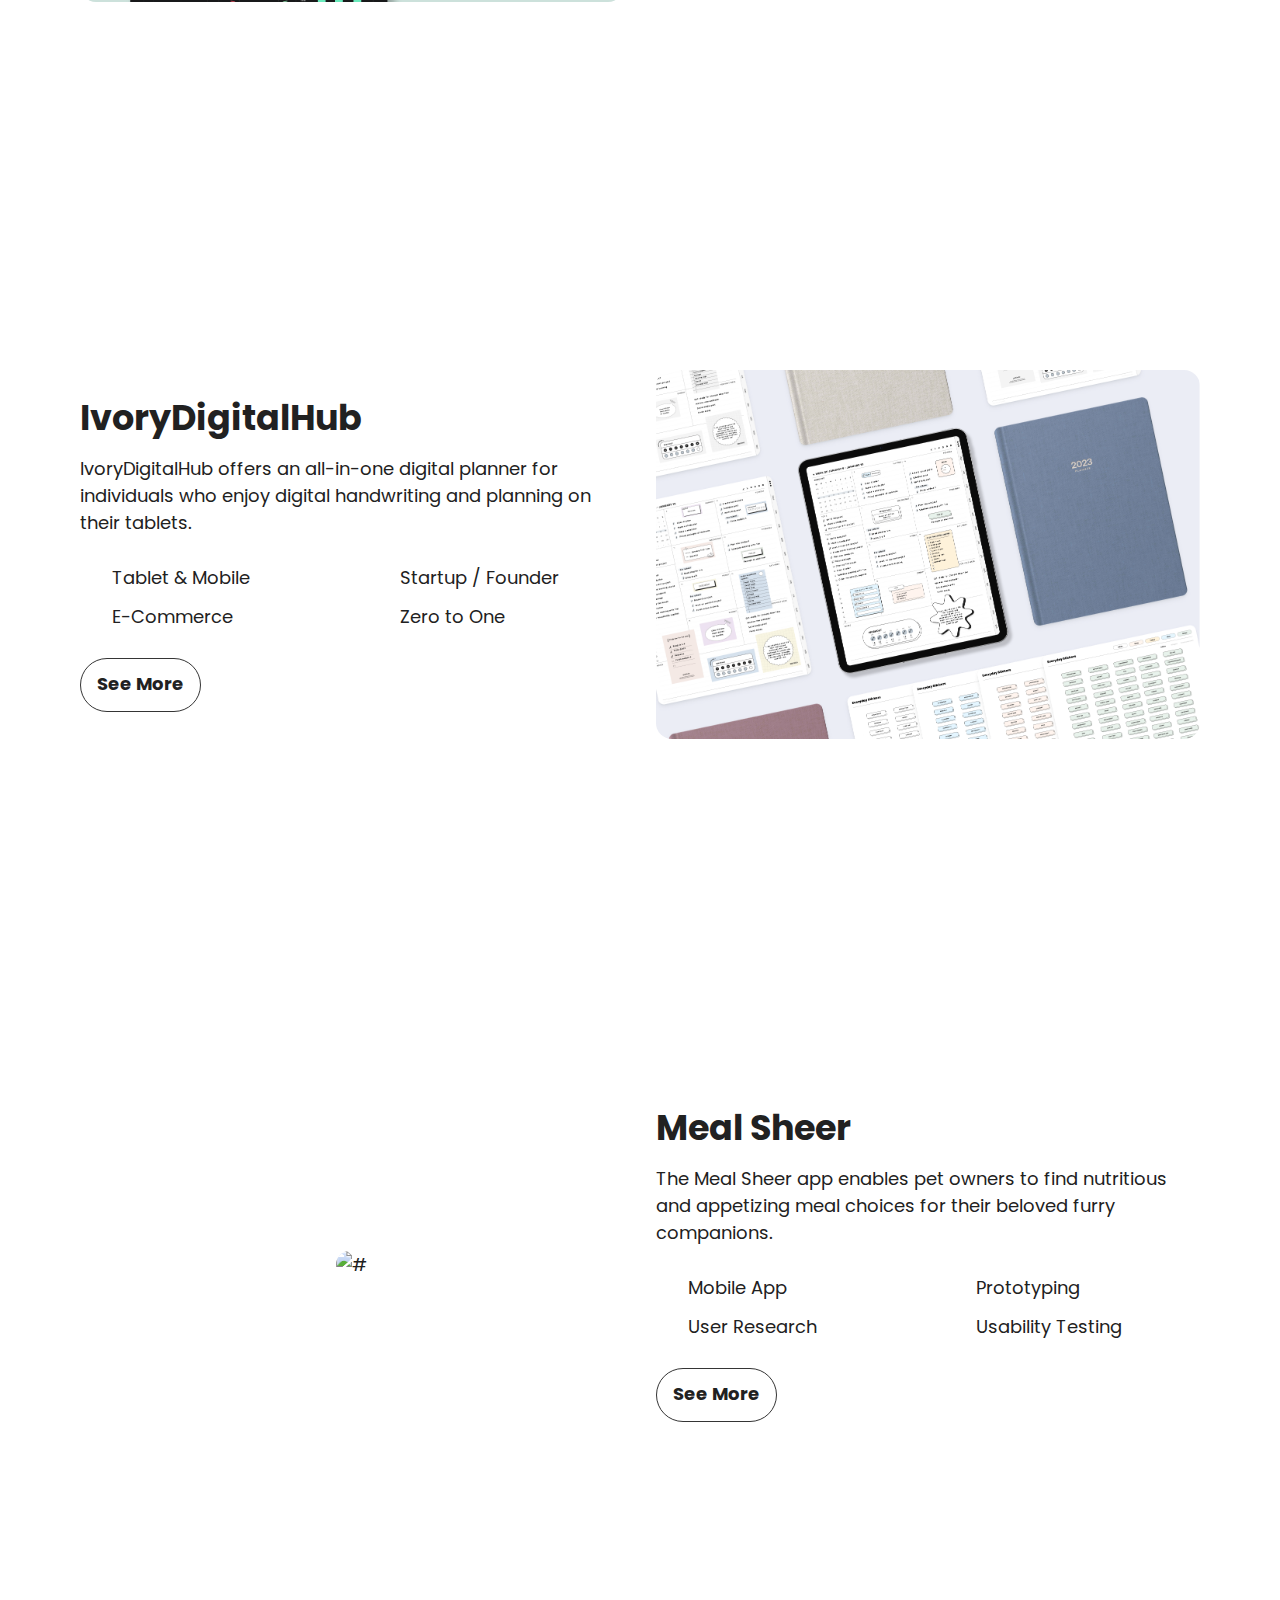
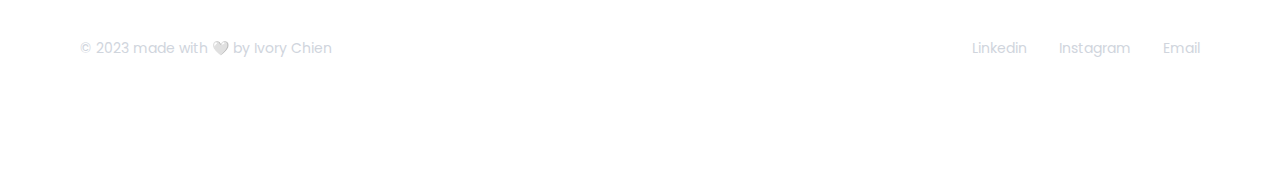
==== commit 41997a44: "Initial commit" ====
--- a/index.html
+++ b/index.html
@@ -88,7 +88,7 @@
               <ul class="ui-component-list ui-component-list-feature ui-layout-grid">
                 <li class="ui-component-list--item ui-component-list--item-check">Desktop & Mobile Web</li>
                 <li class="ui-component-list--item ui-component-list--item-check">MVP</li>
-                <li class="ui-component-list--item ui-component-list--item-check">Zero to one</li>
+                <li class="ui-component-list--item ui-component-list--item-check">Zero to One</li>
                 <li class="ui-component-list--item ui-component-list--item-check">FinTech</li>
                
               </ul>
@@ -110,11 +110,13 @@
                 <li class="ui-component-list--item ui-component-list--item-check">Tablet & Mobile</li>
                 <li class="ui-component-list--item ui-component-list--item-check">Startup / Founder</li>
                 <li class="ui-component-list--item ui-component-list--item-check">E-Commerce</li>
-                <li class="ui-component-list--item ui-component-list--item-check">Zero to one</li>
+                <li class="ui-component-list--item ui-component-list--item-check">Zero to One</li>
                
                 
               </ul>
+             
               <a href="ivorydigitalhub.html" role="link" aria-label="#" class="ui-component-button ui-component-button-normal ui-component-button-primary">See More</a>
+             
             </div>
             <!-- IMAGE -->
             <img src="./image/ivorycover.png" alt="#" class="ui-image-full">
@@ -133,11 +135,12 @@
               <ul class="ui-component-list ui-component-list-feature ui-layout-grid">
                 <li class="ui-component-list--item ui-component-list--item-check">Mobile App</li>
                 <li class="ui-component-list--item ui-component-list--item-check">Prototyping</li>
-                <li class="ui-component-list--item ui-component-list--item-check">User research</li>
-                <li class="ui-component-list--item ui-component-list--item-check">Usability testing</li>
+                <li class="ui-component-list--item ui-component-list--item-check">User Research</li>
+                <li class="ui-component-list--item ui-component-list--item-check">Usability Testing</li>
            
               </ul>
               <a href="mealsheer.html" role="link" aria-label="#" class="ui-component-button ui-component-button-normal ui-component-button-primary">See More</a>
+              
             </div>
           </div>
         
